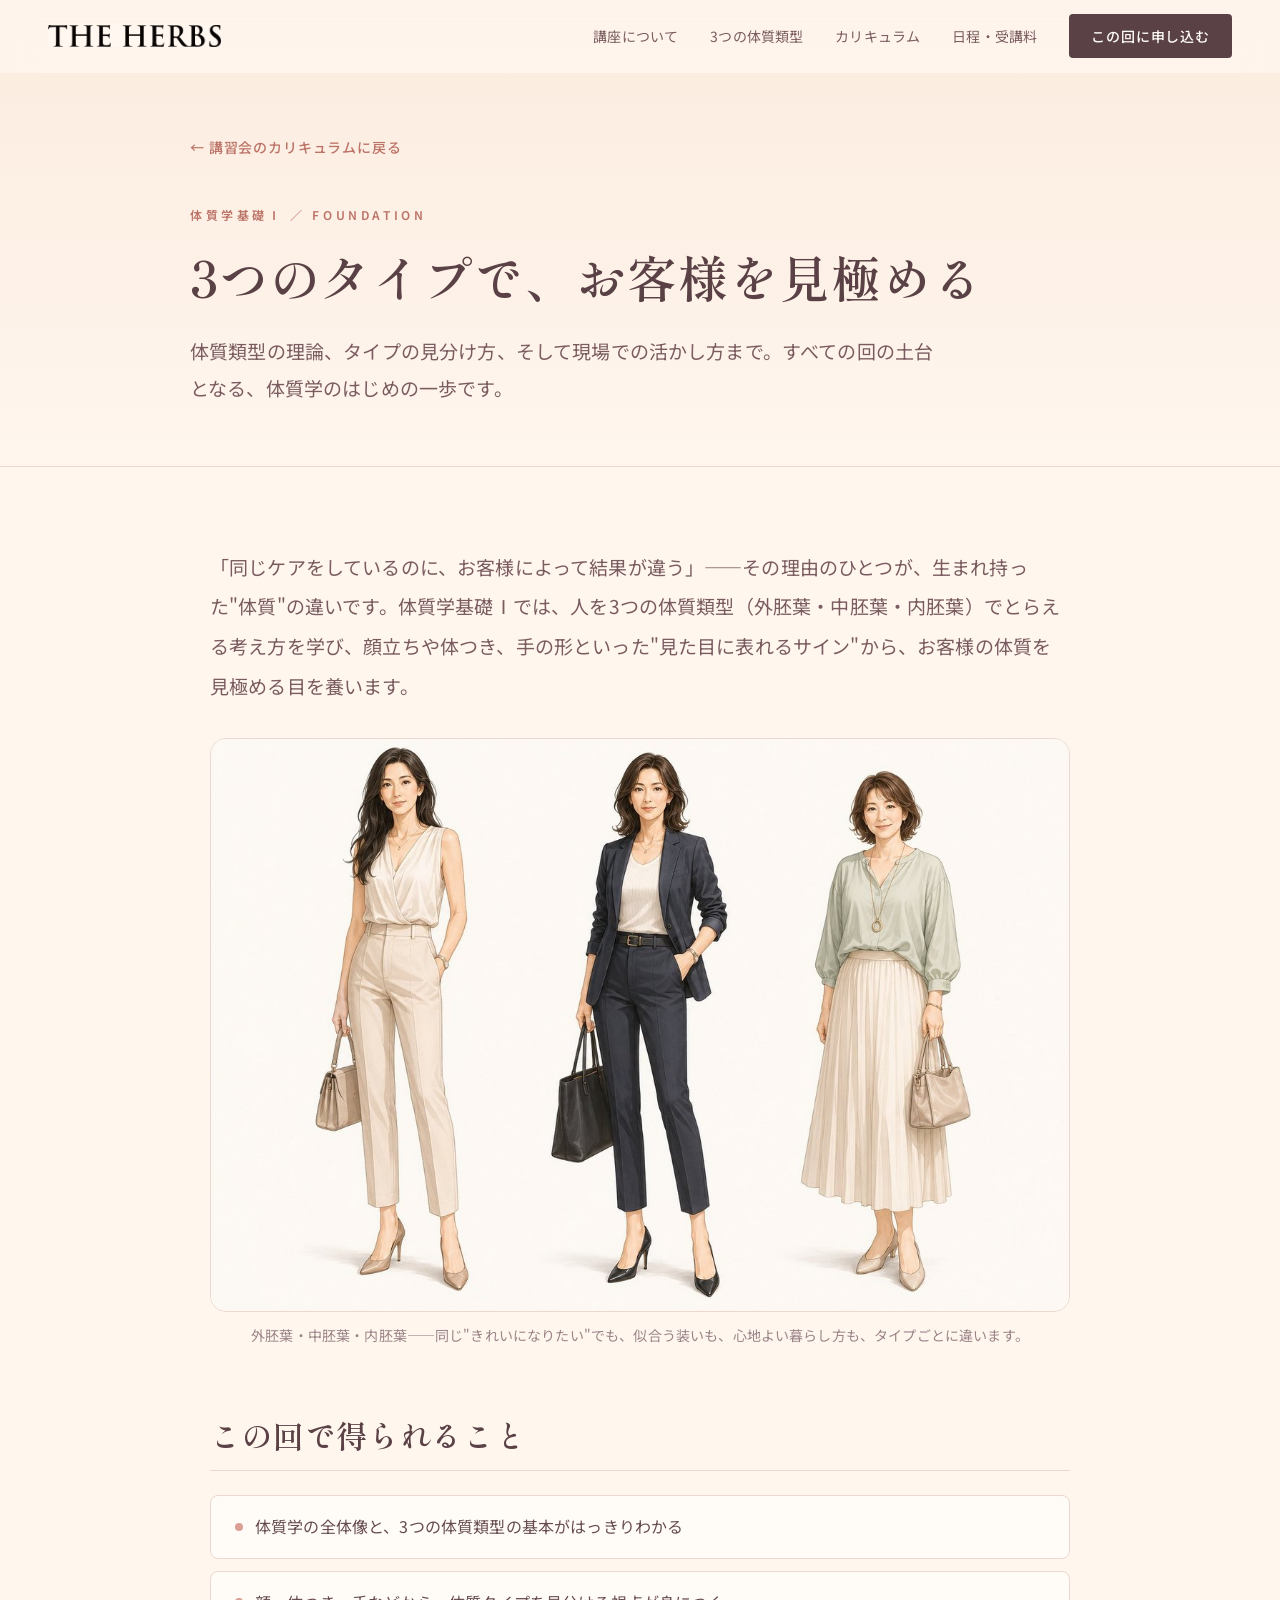
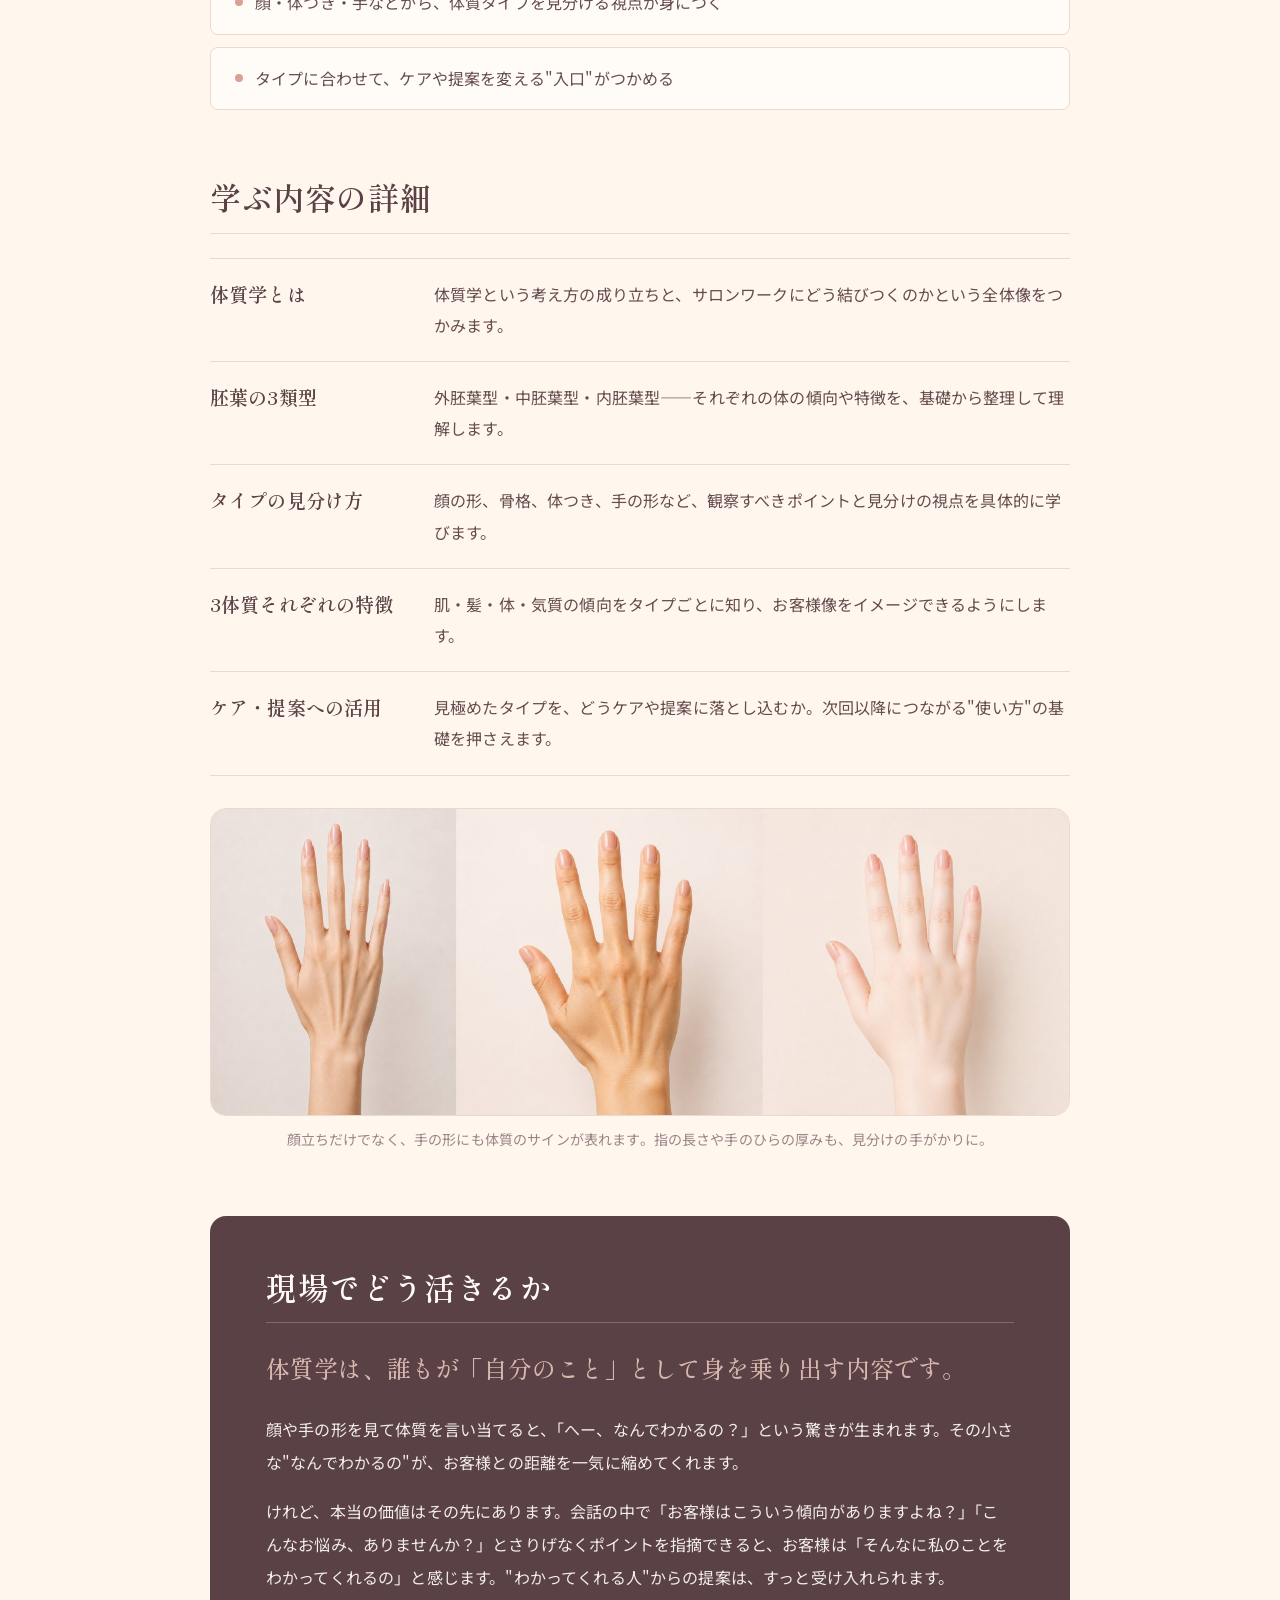
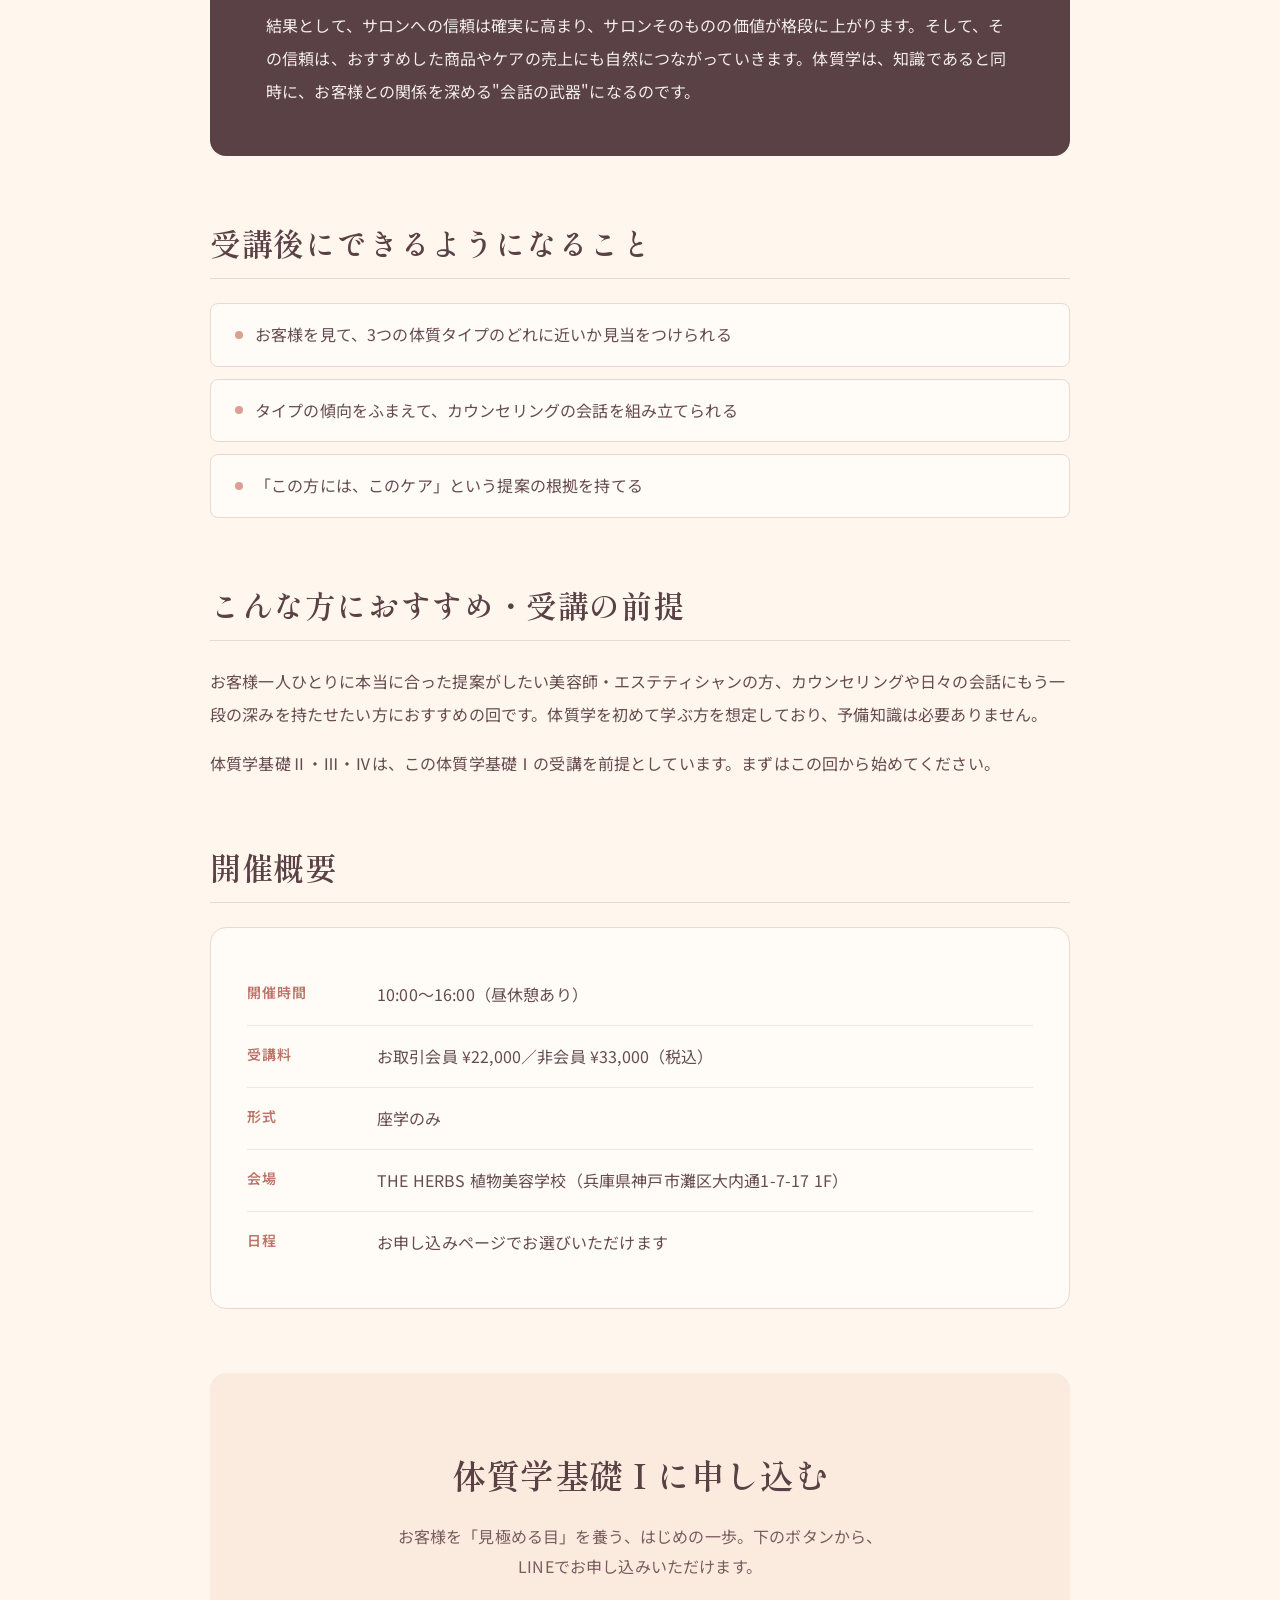
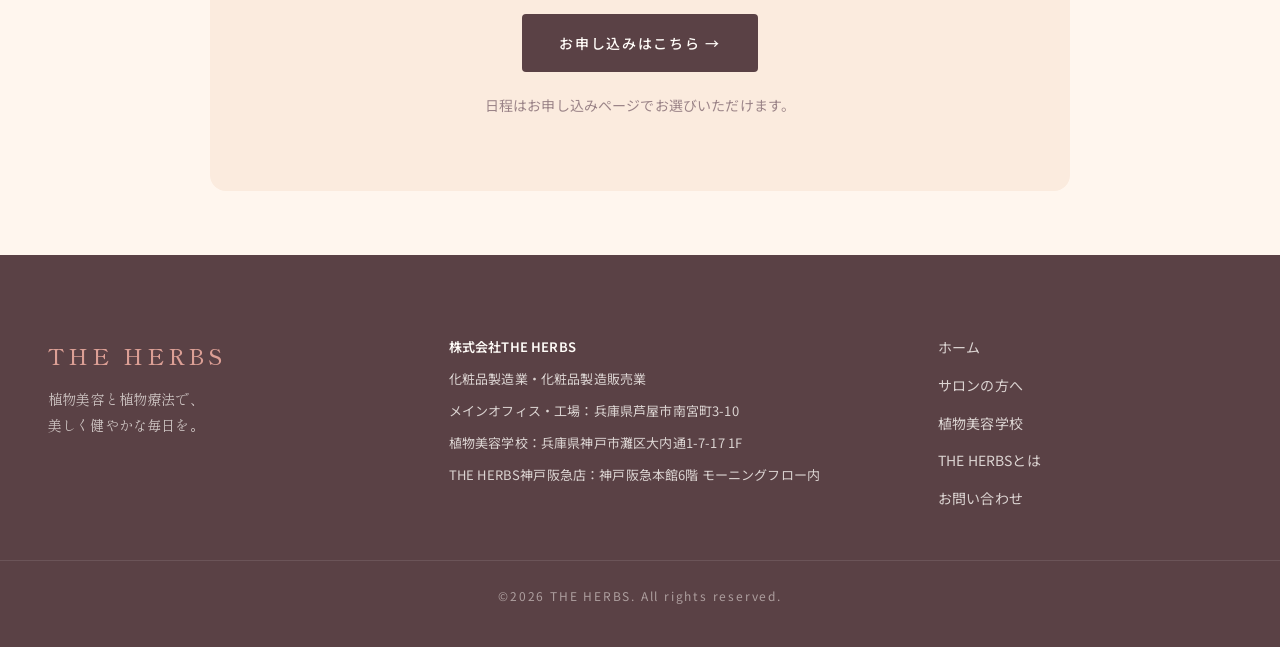
==== lesson1.html @ 5f9715d1 "Add files via upload" ====
<!DOCTYPE html>
<html lang="ja">
<head>
<meta charset="UTF-8" />
<meta name="viewport" content="width=device-width, initial-scale=1.0" />
<title>体質学基礎Ⅰ 3つのタイプで、お客様を見極める | 体質学講習会 2026 — THE HERBS</title>
<meta name="description" content="体質学講習会の第1回。外胚葉・中胚葉・内胚葉の3つの体質類型を学び、顔や手の形からお客様の体質を見極める力を養います。カウンセリングの信頼を深め、サロンの提案力を高める入門の回。" />
<meta property="og:title" content="体質学基礎Ⅰ — 3つのタイプで、お客様を見極める" />
<meta property="og:description" content="外胚葉・中胚葉・内胚葉の3類型から、お客様一人ひとりを見極める力を養う、体質学講習会の第1回。" />
<meta property="og:type" content="article" />
<link rel="preconnect" href="https://api.fontshare.com" />
<link rel="preconnect" href="https://fonts.googleapis.com" />
<link rel="preconnect" href="https://fonts.gstatic.com" crossorigin />
<link href="https://api.fontshare.com/v2/css?f[]=zodiak@400,500,700&f[]=work-sans@300,400,500,600,700&display=swap" rel="stylesheet" />
<link href="https://fonts.googleapis.com/css2?family=Shippori+Mincho:wght@400;500;600;700&family=Noto+Sans+JP:wght@300;400;500;600;700&display=swap" rel="stylesheet" />
<link rel="stylesheet" href="styles.css" />
<style>
  /* ===== Lesson detail page ===== */
  .lesson-hero {
    padding: 132px clamp(20px, 4vw, 48px) 60px;
    background: linear-gradient(180deg, var(--c-bg-alt), var(--c-bg));
    border-bottom: 1px solid var(--c-line);
  }
  .lesson-hero-inner { max-width: 900px; margin: 0 auto; }
  .lesson-back {
    display: inline-flex; align-items: center; gap: 7px;
    font-family: var(--font-body); font-size: var(--text-sm); font-weight: 500;
    letter-spacing: 0.06em; color: var(--c-gold-deep); margin-bottom: var(--s-8);
    transition: color 0.25s;
  }
  .lesson-back:hover { color: var(--c-moss); }
  .lesson-eyebrow {
    font-family: var(--font-body); font-size: var(--text-xs); font-weight: 600;
    letter-spacing: 0.3em; text-transform: uppercase; color: var(--c-gold-deep);
    margin-bottom: var(--s-4);
  }
  .lesson-page-title {
    font-family: var(--font-display-jp); font-weight: 600;
    font-size: clamp(28px, 4.4vw, 50px); line-height: 1.42; color: var(--c-moss);
    margin: 0 0 var(--s-5); letter-spacing: 0.02em;
  }
  .lesson-theme {
    font-family: var(--font-jp); font-size: var(--text-lg); line-height: 1.95;
    color: var(--c-ink-soft); margin: 0; max-width: 40em;
  }

  .lesson-body { padding: var(--s-20) clamp(20px, 4vw, 48px) var(--s-16); }
  .lesson-body-inner { max-width: 860px; margin: 0 auto; }
  .lesson-block { margin-bottom: var(--s-16); }
  .lesson-block:last-child { margin-bottom: 0; }
  .lesson-block h2 {
    font-family: var(--font-display-jp); font-weight: 600;
    font-size: clamp(21px, 2.7vw, 31px); line-height: 1.5; color: var(--c-moss);
    margin: 0 0 var(--s-6); padding-bottom: var(--s-3);
    border-bottom: 1px solid var(--c-line); letter-spacing: 0.02em;
  }
  .lesson-block p {
    font-family: var(--font-jp); font-size: var(--text-base); line-height: 2.05;
    color: var(--c-ink); margin: 0 0 var(--s-4);
  }
  .lesson-block p:last-child { margin-bottom: 0; }
  .lesson-lead p { font-size: var(--text-lg); line-height: 2.1; color: var(--c-ink-soft); }

  /* point / outcome list */
  .point-list { list-style: none; padding: 0; margin: 0; display: grid; gap: var(--s-3); }
  .point-list li {
    position: relative; padding: var(--s-4) var(--s-6) var(--s-4) calc(var(--s-10) + 4px);
    background: var(--c-paper); border: 1px solid var(--c-line); border-radius: var(--radius-md);
    font-family: var(--font-jp); font-size: var(--text-base); line-height: 1.85; color: var(--c-ink);
  }
  .point-list li::before {
    content: ''; position: absolute; left: var(--s-6); top: 1.65em;
    width: 8px; height: 8px; border-radius: 50%; background: var(--c-gold);
  }

  /* figures */
  .lesson-figure { margin: var(--s-8) 0 0; }
  .lesson-figure img {
    display: block; width: 100%; height: auto;
    border-radius: var(--radius-lg); border: 1px solid var(--c-line);
  }
  .lesson-figure figcaption {
    font-family: var(--font-jp); font-size: var(--text-sm); color: var(--c-muted);
    text-align: center; margin-top: var(--s-3); line-height: 1.7;
  }

  /* topic list (dl) */
  .topic-list { display: grid; gap: 0; border-top: 1px solid var(--c-line); }
  .topic-row {
    display: grid; grid-template-columns: 200px 1fr; gap: var(--s-6);
    padding: var(--s-5) 0; border-bottom: 1px solid var(--c-line);
  }
  .topic-row dt {
    font-family: var(--font-display-jp); font-weight: 600; font-size: var(--text-lg);
    color: var(--c-moss); line-height: 1.6;
  }
  .topic-row dd {
    margin: 0; font-family: var(--font-jp); font-size: var(--text-base);
    line-height: 1.95; color: var(--c-ink);
  }

  /* highlighted "現場でどう活きるか" block */
  .lesson-highlight {
    background: var(--c-moss); border-radius: var(--radius-lg);
    padding: var(--s-12) clamp(24px, 5vw, 56px);
  }
  .lesson-highlight h2 { color: var(--c-paper); border-bottom-color: rgba(255,252,248,0.22); }
  .lesson-highlight p { color: rgba(255,252,248,0.92); }
  .lesson-highlight .pull {
    font-family: var(--font-display-jp); font-weight: 500;
    font-size: clamp(18px, 2.2vw, 24px); line-height: 1.75; color: var(--c-sage);
    margin: 0 0 var(--s-6);
  }

  /* fact box */
  .fact-box {
    background: var(--c-paper); border: 1px solid var(--c-line);
    border-radius: var(--radius-lg); padding: clamp(20px, 3vw, 36px);
  }
  .fact-box dl { display: grid; gap: 0; margin: 0; }
  .fact-row {
    display: grid; grid-template-columns: 110px 1fr; gap: var(--s-5);
    padding: var(--s-4) 0; border-bottom: 1px solid var(--c-line-soft);
  }
  .fact-row:last-child { border-bottom: none; }
  .fact-row dt {
    font-family: var(--font-body); font-size: var(--text-sm); font-weight: 600;
    letter-spacing: 0.08em; color: var(--c-gold-deep);
  }
  .fact-row dd {
    margin: 0; font-family: var(--font-jp); font-size: var(--text-base);
    line-height: 1.8; color: var(--c-ink);
  }

  /* CTA block */
  .cta-block {
    text-align: center; background: var(--c-bg-alt);
    border-radius: var(--radius-lg); padding: clamp(40px, 6vw, 72px) var(--s-6);
    margin-top: var(--s-16);
  }
  .cta-block h2 {
    font-family: var(--font-display-jp); font-weight: 600;
    font-size: clamp(22px, 3vw, 34px); color: var(--c-moss); margin: 0 0 var(--s-4);
  }
  .cta-block p {
    font-family: var(--font-jp); font-size: var(--text-base); line-height: 1.9;
    color: var(--c-ink-soft); margin: 0 auto var(--s-8); max-width: 32em;
  }
  .cta-block .note {
    font-size: var(--text-sm); color: var(--c-muted); margin-top: var(--s-5); margin-bottom: 0;
  }

  @media (max-width: 640px) {
    .topic-row { grid-template-columns: 1fr; gap: var(--s-2); }
    .topic-row dt { font-size: var(--text-base); }
    .fact-row { grid-template-columns: 88px 1fr; gap: var(--s-3); }
  }
</style>
</head>
<body>

<header class="site-header" id="siteHeader">
  <div class="container header-inner">
    <a href="index.html" class="logo" aria-label="THE HERBS">
      <img src="images/logo.jpg" alt="THE HERBS" class="logo-img" width="160" height="24" />
    </a>
    <nav class="nav-main" aria-label="メイン">
      <a href="index.html#concept">講座について</a>
      <a href="index.html#typology">3つの体質類型</a>
      <a href="index.html#curriculum">カリキュラム</a>
      <a href="index.html#schedule">日程・受講料</a>
      <a href="https://liff.line.me/2010327961-qbWcOTRL?liff_id=2010327961-qbWcOTRL&amp;group_id=184127" class="nav-cta" target="_blank" rel="noopener">この回に申し込む</a>
    </nav>
  </div>
</header>

<section class="lesson-hero">
  <div class="lesson-hero-inner">
    <a href="index.html#curriculum" class="lesson-back">← 講習会のカリキュラムに戻る</a>
    <p class="lesson-eyebrow">体質学基礎Ⅰ ／ Foundation</p>
    <h1 class="lesson-page-title">3つのタイプで、お客様を見極める</h1>
    <p class="lesson-theme">体質類型の理論、タイプの見分け方、そして現場での活かし方まで。すべての回の土台となる、体質学のはじめの一歩です。</p>
  </div>
</section>

<div class="lesson-body">
  <div class="lesson-body-inner">

    <section class="lesson-block lesson-lead">
      <p>「同じケアをしているのに、お客様によって結果が違う」——その理由のひとつが、生まれ持った"体質"の違いです。体質学基礎Ⅰでは、人を3つの体質類型（外胚葉・中胚葉・内胚葉）でとらえる考え方を学び、顔立ちや体つき、手の形といった"見た目に表れるサイン"から、お客様の体質を見極める目を養います。</p>
      <figure class="lesson-figure">
        <img src="images/lesson_three_women.jpg" alt="外胚葉・中胚葉・内胚葉の3つの体質タイプの女性イラスト" loading="lazy" />
        <figcaption>外胚葉・中胚葉・内胚葉——同じ"きれいになりたい"でも、似合う装いも、心地よい暮らし方も、タイプごとに違います。</figcaption>
      </figure>
    </section>

    <section class="lesson-block">
      <h2>この回で得られること</h2>
      <ul class="point-list">
        <li>体質学の全体像と、3つの体質類型の基本がはっきりわかる</li>
        <li>顔・体つき・手などから、体質タイプを見分ける視点が身につく</li>
        <li>タイプに合わせて、ケアや提案を変える"入口"がつかめる</li>
      </ul>
    </section>

    <section class="lesson-block">
      <h2>学ぶ内容の詳細</h2>
      <dl class="topic-list">
        <div class="topic-row"><dt>体質学とは</dt><dd>体質学という考え方の成り立ちと、サロンワークにどう結びつくのかという全体像をつかみます。</dd></div>
        <div class="topic-row"><dt>胚葉の3類型</dt><dd>外胚葉型・中胚葉型・内胚葉型——それぞれの体の傾向や特徴を、基礎から整理して理解します。</dd></div>
        <div class="topic-row"><dt>タイプの見分け方</dt><dd>顔の形、骨格、体つき、手の形など、観察すべきポイントと見分けの視点を具体的に学びます。</dd></div>
        <div class="topic-row"><dt>3体質それぞれの特徴</dt><dd>肌・髪・体・気質の傾向をタイプごとに知り、お客様像をイメージできるようにします。</dd></div>
        <div class="topic-row"><dt>ケア・提案への活用</dt><dd>見極めたタイプを、どうケアや提案に落とし込むか。次回以降につながる"使い方"の基礎を押さえます。</dd></div>
      </dl>
      <figure class="lesson-figure">
        <img src="images/lesson_hands.jpg" alt="3つの体質タイプによる手の形の違い" loading="lazy" />
        <figcaption>顔立ちだけでなく、手の形にも体質のサインが表れます。指の長さや手のひらの厚みも、見分けの手がかりに。</figcaption>
      </figure>
    </section>

    <section class="lesson-block lesson-highlight">
      <h2>現場でどう活きるか</h2>
      <p class="pull">体質学は、誰もが「自分のこと」として身を乗り出す内容です。</p>
      <p>顔や手の形を見て体質を言い当てると、「へー、なんでわかるの？」という驚きが生まれます。その小さな"なんでわかるの"が、お客様との距離を一気に縮めてくれます。</p>
      <p>けれど、本当の価値はその先にあります。会話の中で「お客様はこういう傾向がありますよね？」「こんなお悩み、ありませんか？」とさりげなくポイントを指摘できると、お客様は「そんなに私のことをわかってくれるの」と感じます。"わかってくれる人"からの提案は、すっと受け入れられます。</p>
      <p>結果として、サロンへの信頼は確実に高まり、サロンそのものの価値が格段に上がります。そして、その信頼は、おすすめした商品やケアの売上にも自然につながっていきます。体質学は、知識であると同時に、お客様との関係を深める"会話の武器"になるのです。</p>
    </section>

    <section class="lesson-block">
      <h2>受講後にできるようになること</h2>
      <ul class="point-list">
        <li>お客様を見て、3つの体質タイプのどれに近いか見当をつけられる</li>
        <li>タイプの傾向をふまえて、カウンセリングの会話を組み立てられる</li>
        <li>「この方には、このケア」という提案の根拠を持てる</li>
      </ul>
    </section>

    <section class="lesson-block">
      <h2>こんな方におすすめ・受講の前提</h2>
      <p>お客様一人ひとりに本当に合った提案がしたい美容師・エステティシャンの方、カウンセリングや日々の会話にもう一段の深みを持たせたい方におすすめの回です。体質学を初めて学ぶ方を想定しており、予備知識は必要ありません。</p>
      <p>体質学基礎Ⅱ・Ⅲ・Ⅳは、この体質学基礎Ⅰの受講を前提としています。まずはこの回から始めてください。</p>
    </section>

    <section class="lesson-block">
      <h2>開催概要</h2>
      <div class="fact-box">
        <dl>
          <div class="fact-row"><dt>開催時間</dt><dd>10:00〜16:00（昼休憩あり）</dd></div>
          <div class="fact-row"><dt>受講料</dt><dd>お取引会員 ¥22,000／非会員 ¥33,000（税込）</dd></div>
          <div class="fact-row"><dt>形式</dt><dd>座学のみ</dd></div>
          <div class="fact-row"><dt>会場</dt><dd>THE HERBS 植物美容学校（兵庫県神戸市灘区大内通1-7-17 1F）</dd></div>
          <div class="fact-row"><dt>日程</dt><dd>お申し込みページでお選びいただけます</dd></div>
        </dl>
      </div>
    </section>

    <section class="cta-block">
      <h2>体質学基礎Ⅰに申し込む</h2>
      <p>お客様を「見極める目」を養う、はじめの一歩。下のボタンから、LINEでお申し込みいただけます。</p>
      <a href="https://liff.line.me/2010327961-qbWcOTRL?liff_id=2010327961-qbWcOTRL&amp;group_id=184127" class="btn btn-primary" target="_blank" rel="noopener">お申し込みはこちら →</a>
      <p class="note">日程はお申し込みページでお選びいただけます。</p>
    </section>

  </div>
</div>

<footer class="site-footer">
  <div class="container footer-inner">
    <div class="footer-brand">
      <p class="footer-logo">THE HERBS</p>
      <p class="footer-tagline">植物美容と植物療法で、<br/>美しく健やかな毎日を。</p>
    </div>
    <div class="footer-info">
      <p><strong>株式会社THE HERBS</strong></p>
      <p>化粧品製造業・化粧品製造販売業</p>
      <p>メインオフィス・工場：兵庫県芦屋市南宮町3-10</p>
      <p>植物美容学校：兵庫県神戸市灘区大内通1-7-17 1F</p>
      <p>THE HERBS神戸阪急店：神戸阪急本館6階 モーニングフロー内</p>
    </div>
    <nav class="footer-nav" aria-label="フッター">
      <a href="https://www.the-herbs.co.jp/" target="_blank" rel="noopener">ホーム</a>
      <a href="https://www.the-herbs.co.jp/pro" target="_blank" rel="noopener">サロンの方へ</a>
      <a href="https://www.the-herbs.co.jp/school" target="_blank" rel="noopener">植物美容学校</a>
      <a href="https://www.the-herbs.co.jp/about" target="_blank" rel="noopener">THE HERBSとは</a>
      <a href="https://www.the-herbs.co.jp/ask" target="_blank" rel="noopener">お問い合わせ</a>
    </nav>
  </div>
  <div class="container footer-copy">
    <p>©2026 THE HERBS. All rights reserved.</p>
  </div>
</footer>

</body>
</html>
---- styles.css ----
/* =========================================
   THE HERBS — 体質学講習会 LP
   Color: Deep moss green × Ivory × Warm gold
   Type:  Zodiak (display) + Shippori Mincho (JP display)
          Work Sans + Noto Sans JP (body)
========================================= */

:root {
  /* Color */
  --c-bg: #FFF6EE;
  --c-bg-alt: #FBEBDE;
  --c-paper: #FFFCF8;
  --c-ink: #664B4F;
  --c-ink-soft: #7A5C60;
  --c-muted: #9B8488;
  --c-line: #ECD8CF;
  --c-line-soft: #F4E6DC;
  --c-moss: #5A4145;        /* deep mauve anchor */
  --c-moss-2: #6E5256;
  --c-moss-soft: #8A6E72;
  --c-sage: #D8B8AE;
  --c-gold: #DC9F95;        /* dusty rose accent */
  --c-gold-deep: #BC7468;
  --c-rose: #BC6F62;        /* ecto rose */
  --c-blue: #97606A;        /* meso plum */
  --c-leaf: #98714F;        /* endo clay */

  /* Type */
  --font-display: 'Zodiak', 'Shippori Mincho', 'Noto Serif JP', serif;
  --font-display-jp: 'Shippori Mincho', 'Noto Serif JP', 'Yu Mincho', serif;
  --font-body: 'Work Sans', 'Noto Sans JP', system-ui, sans-serif;
  --font-jp: 'Noto Sans JP', system-ui, sans-serif;

  /* Sizes (informational) */
  --text-xs: 12px;
  --text-sm: 14px;
  --text-base: 16px;
  --text-lg: 19px;
  --text-xl: clamp(22px, 2.4vw, 30px);
  --text-2xl: clamp(28px, 3.6vw, 44px);
  --text-3xl: clamp(36px, 5.4vw, 64px);
  --text-hero: clamp(40px, 6.6vw, 88px);

  /* Spacing */
  --s-1: 4px; --s-2: 8px; --s-3: 12px; --s-4: 16px; --s-5: 20px;
  --s-6: 24px; --s-8: 32px; --s-10: 40px; --s-12: 48px;
  --s-16: 64px; --s-20: 80px; --s-24: 96px; --s-32: 128px;

  --container-max: 1320px;
  --radius-sm: 4px;
  --radius-md: 8px;
  --radius-lg: 16px;
}

/* Reset */
*, *::before, *::after { box-sizing: border-box; }
html { scroll-behavior: smooth; }
body {
  margin: 0;
  background: var(--c-bg);
  color: var(--c-ink);
  font-family: var(--font-body);
  font-size: var(--text-base);
  line-height: 1.75;
  -webkit-font-smoothing: antialiased;
  -moz-osx-font-smoothing: grayscale;
  text-rendering: optimizeLegibility;
  letter-spacing: 0.01em;
}
img { max-width: 100%; display: block; }
a { color: inherit; text-decoration: none; }
ul, ol, dl, dd { margin: 0; padding: 0; }
ul, ol { list-style: none; }
button { font: inherit; }

.container {
  width: 100%;
  max-width: var(--container-max);
  margin: 0 auto;
  padding: 0 clamp(20px, 4vw, 48px);
}

/* Eyebrows / labels */
.section-eyebrow,
.eyebrow {
  font-family: var(--font-body);
  font-size: var(--text-xs);
  font-weight: 500;
  letter-spacing: 0.32em;
  text-transform: uppercase;
  color: var(--c-gold-deep);
  margin: 0 0 var(--s-6);
}
.section-eyebrow.light { color: rgba(255,255,255,0.85); }

/* Section title */
.section-title {
  font-family: var(--font-display-jp);
  font-weight: 500;
  font-size: var(--text-2xl);
  line-height: 1.45;
  color: var(--c-moss);
  margin: 0 0 var(--s-8);
  letter-spacing: 0.02em;
}
.section-title em {
  font-style: normal;
  color: var(--c-gold-deep);
  font-weight: 600;
}
.section-title.centered { text-align: center; }
.section-lead {
  font-size: var(--text-base);
  line-height: 1.9;
  color: var(--c-ink-soft);
  max-width: 720px;
  margin: 0 auto var(--s-16);
  text-align: center;
}

/* =========================================
   HEADER
========================================= */
.site-header {
  position: fixed;
  top: 0; left: 0; right: 0;
  z-index: 100;
  background: rgba(255, 246, 238, 0.85);
  backdrop-filter: blur(14px);
  -webkit-backdrop-filter: blur(14px);
  border-bottom: 1px solid transparent;
  transition: border-color 0.4s ease, background 0.4s ease;
}
.site-header.scrolled {
  border-bottom-color: var(--c-line-soft);
  background: rgba(255, 246, 238, 0.95);
}
.header-inner {
  display: flex;
  align-items: center;
  justify-content: space-between;
  height: 72px;
}
.logo { color: var(--c-moss); display: inline-flex; align-items: center; }
.logo-img {
  height: 22px;
  width: auto;
  display: block;
  /* The provided logo is black-on-white JPG; multiply blend to drop white
     and let it pick up the moss color from the surrounding header. */
  mix-blend-mode: multiply;
}
.nav-main {
  display: flex;
  align-items: center;
  gap: var(--s-8);
  font-size: var(--text-sm);
  color: var(--c-ink-soft);
}
.nav-main a {
  position: relative;
  padding: var(--s-2) 0;
  transition: color 0.2s;
}
.nav-main a:hover { color: var(--c-moss); }
.nav-main a:not(.nav-cta)::after {
  content: '';
  position: absolute;
  left: 0; right: 100%; bottom: 0;
  height: 1px;
  background: var(--c-moss);
  transition: right 0.3s;
}
.nav-main a:not(.nav-cta):hover::after { right: 0; }
.nav-main .nav-cta {
  background: var(--c-moss);
  color: var(--c-paper);
  padding: 10px 22px;
  border-radius: var(--radius-sm);
  font-weight: 500;
  letter-spacing: 0.06em;
}
.nav-main .nav-cta:hover { background: var(--c-moss-2); color: var(--c-paper); }

@media (max-width: 880px) {
  .nav-main { gap: var(--s-4); font-size: 13px; }
  .nav-main a:not(.nav-cta) { display: none; }
}

/* =========================================
   HERO
========================================= */
.hero {
  position: relative;
  min-height: 92vh;
  display: flex;
  align-items: center;
  padding: 140px 0 var(--s-24);
  overflow: hidden;
  isolation: isolate;
}
.hero-image {
  position: absolute;
  inset: 0;
  background-image: url('images/hero.jpg');
  background-size: cover;
  background-position: center right;
  z-index: -2;
}
.hero-overlay {
  position: absolute;
  inset: 0;
  background:
    linear-gradient(95deg,
      rgba(255, 246, 238, 0.96) 0%,
      rgba(255, 246, 238, 0.92) 32%,
      rgba(255, 246, 238, 0.70) 55%,
      rgba(255, 246, 238, 0.30) 80%,
      rgba(255, 246, 238, 0.10) 100%),
    linear-gradient(180deg, rgba(255, 246, 238,0.4), transparent 30%);
  z-index: -1;
}
.hero-content {
  max-width: var(--container-max);
}
.hero-title {
  font-family: var(--font-display-jp);
  font-weight: 500;
  font-size: var(--text-3xl);
  line-height: 1.4;
  color: var(--c-moss);
  margin: var(--s-6) 0 var(--s-8);
  letter-spacing: 0.01em;
  max-width: 760px;
}
.hero-title em {
  font-style: normal;
  color: var(--c-gold-deep);
  font-weight: 600;
  font-family: var(--font-display);
}
.hero-lead {
  font-size: var(--text-base);
  line-height: 2;
  color: var(--c-ink-soft);
  max-width: 640px;
  margin: 0 0 var(--s-12);
}
.hero-meta {
  display: flex;
  flex-wrap: wrap;
  align-items: center;
  gap: var(--s-6);
  padding: var(--s-6) 0;
  border-top: 1px solid var(--c-line);
  border-bottom: 1px solid var(--c-line);
  margin-bottom: var(--s-10);
  max-width: 720px;
}
.meta-item {
  display: flex;
  flex-direction: column;
  gap: var(--s-1);
}
.meta-label {
  font-size: var(--text-xs);
  letter-spacing: 0.2em;
  color: var(--c-gold-deep);
  font-weight: 500;
}
.meta-value {
  font-family: var(--font-display-jp);
  font-size: var(--text-base);
  color: var(--c-moss);
  font-weight: 500;
}
.meta-divider {
  width: 1px;
  height: 32px;
  background: var(--c-line);
}
.hero-ctas {
  display: flex;
  gap: var(--s-4);
  flex-wrap: wrap;
}
.btn {
  display: inline-flex;
  align-items: center;
  justify-content: center;
  padding: 16px 36px;
  font-family: var(--font-body);
  font-size: var(--text-sm);
  font-weight: 500;
  letter-spacing: 0.12em;
  border-radius: var(--radius-sm);
  transition: all 0.3s;
  cursor: pointer;
  border: 1px solid transparent;
}
.btn-primary {
  background: var(--c-moss);
  color: var(--c-paper);
}
.btn-primary:hover {
  background: var(--c-moss-2);
  transform: translateY(-1px);
  box-shadow: 0 6px 18px rgba(90, 65, 69, 0.25);
}
.btn-ghost {
  background: transparent;
  color: var(--c-moss);
  border-color: var(--c-moss);
}
.btn-ghost:hover {
  background: var(--c-moss);
  color: var(--c-paper);
}
.hero-scroll {
  position: absolute;
  bottom: var(--s-8);
  left: 50%;
  transform: translateX(-50%);
  font-size: 11px;
  letter-spacing: 0.32em;
  color: var(--c-muted);
  display: flex;
  flex-direction: column;
  align-items: center;
  gap: var(--s-3);
}
.hero-scroll span {
  display: block;
  width: 1px;
  height: 40px;
  background: linear-gradient(to bottom, var(--c-muted), transparent);
  animation: scrollLine 2.4s ease-in-out infinite;
}
@keyframes scrollLine {
  0% { transform: scaleY(0); transform-origin: top; }
  50% { transform: scaleY(1); transform-origin: top; }
  51% { transform: scaleY(1); transform-origin: bottom; }
  100% { transform: scaleY(0); transform-origin: bottom; }
}

/* =========================================
   INTRO QUESTION
========================================= */
.intro-question {
  background: var(--c-paper);
  padding: var(--s-32) 0;
  text-align: center;
  border-top: 1px solid var(--c-line-soft);
  border-bottom: 1px solid var(--c-line-soft);
}
.question-tag {
  display: inline-block;
  font-family: var(--font-display);
  font-size: var(--text-xl);
  color: var(--c-gold);
  letter-spacing: 0.05em;
  margin: 0 0 var(--s-6);
  font-style: italic;
}
.question-title {
  font-family: var(--font-display-jp);
  font-size: var(--text-2xl);
  line-height: 1.65;
  color: var(--c-moss);
  margin: 0 0 var(--s-10);
  font-weight: 500;
}
.question-title .accent { color: var(--c-gold-deep); }
.question-title strong {
  font-weight: 600;
  background: linear-gradient(transparent 70%, rgba(220, 159, 149, 0.25) 70%);
  padding: 0 6px;
}
.question-lead {
  font-size: var(--text-base);
  line-height: 2;
  color: var(--c-ink-soft);
  max-width: 640px;
  margin: 0 auto;
}

/* =========================================
   CONCEPT
========================================= */
.concept {
  padding: var(--s-32) 0;
  background: var(--c-bg);
}
.concept-grid {
  display: grid;
  grid-template-columns: 1.4fr 1fr;
  gap: clamp(40px, 6vw, 96px);
  align-items: start;
}
.concept-text p {
  margin: 0 0 var(--s-6);
  line-height: 2;
  color: var(--c-ink-soft);
  font-size: var(--text-base);
}
.concept-text strong {
  color: var(--c-moss);
  font-weight: 600;
}
.pull-quote {
  margin: var(--s-12) 0;
  padding: var(--s-8) 0 var(--s-8) var(--s-8);
  border-left: 2px solid var(--c-gold);
}
.pull-quote p {
  font-family: var(--font-display-jp);
  font-size: var(--text-xl);
  line-height: 1.6;
  color: var(--c-moss);
  margin: 0;
  font-weight: 500;
}
.concept-aside {
  position: sticky;
  top: 120px;
}
.concept-image {
  width: 100%;
  aspect-ratio: 3 / 4;
  background-image: url('images/hero_original.jpg');
  background-size: cover;
  background-position: center;
  border-radius: var(--radius-md);
  filter: saturate(0.92);
}

@media (max-width: 880px) {
  .concept-grid { grid-template-columns: 1fr; }
  .concept-aside { position: static; }
  .concept-image { aspect-ratio: 16 / 10; }
}

/* =========================================
   BENEFITS — 10 KEY POINTS
========================================= */
.benefits {
  padding: var(--s-32) 0;
  background: var(--c-bg-alt);
}
.benefits-list {
  display: grid;
  grid-template-columns: repeat(2, 1fr);
  gap: var(--s-1);
  background: var(--c-line);
  border: 1px solid var(--c-line);
  margin-top: var(--s-12);
}
.benefit-item {
  background: var(--c-bg-alt);
  padding: var(--s-10);
  display: block;
  position: relative;
}
.benefit-item .num {
  display: block;
  font-family: var(--font-display);
  font-size: 36px;
  font-weight: 500;
  color: var(--c-gold);
  line-height: 1;
  letter-spacing: 0.02em;
  margin-bottom: var(--s-5);
}
.benefit-item h3 {
  font-family: var(--font-display-jp);
  font-size: var(--text-lg);
  font-weight: 600;
  color: var(--c-moss);
  margin: 0 0 var(--s-3);
  line-height: 1.5;
}
.benefit-item p {
  margin: 0;
  font-size: var(--text-sm);
  line-height: 1.85;
  color: var(--c-ink-soft);
}

@media (max-width: 720px) {
  .benefits-list { grid-template-columns: 1fr; }
  .benefit-item { padding: var(--s-8); }
}

/* =========================================
   TYPOLOGY — 3 TYPES
========================================= */
.typology {
  padding: var(--s-32) 0;
  background: var(--c-paper);
}
.typology-grid {
  display: grid;
  grid-template-columns: repeat(3, 1fr);
  gap: var(--s-6);
  margin-top: var(--s-12);
}
.type-card {
  background: var(--c-bg);
  border: 1px solid var(--c-line-soft);
  border-top: 4px solid var(--c-moss);
  padding: var(--s-10) var(--s-8);
  border-radius: var(--radius-sm);
  transition: transform 0.4s, box-shadow 0.4s;
}
.type-card:hover {
  transform: translateY(-4px);
  box-shadow: 0 12px 32px rgba(90, 65, 69, 0.08);
}
.type-ecto { border-top-color: var(--c-rose); }
.type-meso { border-top-color: var(--c-blue); }
.type-endo { border-top-color: var(--c-leaf); }
.type-header {
  text-align: center;
  margin-bottom: var(--s-6);
  padding-bottom: var(--s-5);
  border-bottom: 1px solid var(--c-line-soft);
}
.type-figure {
  margin: 0 auto var(--s-6);
  display: flex;
  align-items: flex-end;
  justify-content: center;
  height: 240px;
  position: relative;
}
.type-figure::before {
  /* Soft circular spotlight behind the figure */
  content: '';
  position: absolute;
  bottom: 8px;
  left: 50%;
  transform: translateX(-50%);
  width: 180px;
  height: 24px;
  background: radial-gradient(ellipse at center, rgba(90, 65, 69,0.10) 0%, transparent 70%);
  border-radius: 50%;
  z-index: 0;
}
.type-figure img {
  height: 100%;
  width: auto;
  max-width: 100%;
  object-fit: contain;
  position: relative;
  z-index: 1;
  transition: transform 0.5s cubic-bezier(0.16, 1, 0.3, 1);
}
.type-card:hover .type-figure img {
  transform: translateY(-4px);
}
.type-en {
  font-family: var(--font-display);
  font-size: var(--text-xs);
  letter-spacing: 0.32em;
  margin: 0 0 var(--s-3);
  color: var(--c-gold-deep);
}
.type-ecto .type-en { color: var(--c-rose); }
.type-meso .type-en { color: var(--c-blue); }
.type-endo .type-en { color: var(--c-leaf); }
.type-jp {
  font-family: var(--font-display-jp);
  font-size: 28px;
  font-weight: 500;
  color: var(--c-moss);
  margin: 0;
  letter-spacing: 0.08em;
}
.type-traits {
  display: flex;
  flex-direction: column;
  gap: var(--s-5);
}
.type-traits > div {
  display: grid;
  grid-template-columns: 56px 1fr;
  gap: var(--s-4);
  align-items: start;
  padding-bottom: var(--s-4);
  border-bottom: 1px dashed var(--c-line-soft);
}
.type-traits > div:last-child { border-bottom: none; padding-bottom: 0; }
.type-traits dt {
  font-family: var(--font-display-jp);
  font-size: var(--text-sm);
  font-weight: 600;
  color: var(--c-gold-deep);
  letter-spacing: 0.08em;
}
.type-ecto .type-traits dt { color: var(--c-rose); }
.type-meso .type-traits dt { color: var(--c-blue); }
.type-endo .type-traits dt { color: var(--c-leaf); }
.type-traits dd {
  font-size: 14px;
  line-height: 1.8;
  color: var(--c-ink-soft);
  margin: 0;
}
.typology-note {
  text-align: center;
  margin-top: var(--s-12);
  font-size: var(--text-sm);
  color: var(--c-muted);
  font-style: italic;
}

@media (max-width: 880px) {
  .typology-grid { grid-template-columns: 1fr; }
}

/* =========================================
   CURRICULUM
========================================= */
.curriculum {
  padding: var(--s-32) 0;
  background: var(--c-bg);
}
.lesson-list {
  display: flex;
  flex-direction: column;
  gap: var(--s-8);
  max-width: 980px;
  margin: 0 auto;
}
.lesson {
  display: grid;
  grid-template-columns: 1fr;
  gap: var(--s-10);
  background: var(--c-paper);
  padding: var(--s-10) var(--s-12);
  border: 1px solid var(--c-line-soft);
  border-left: 3px solid var(--c-moss);
  align-items: start;
}
.lesson-title {
  font-family: var(--font-display-jp);
  font-size: clamp(25px, 3vw, 38px);
  font-weight: 600;
  color: var(--c-moss);
  margin: 0 0 var(--s-2);
  line-height: 1.5;
}
.lesson-sub {
  font-size: var(--text-sm);
  color: var(--c-muted);
  margin: 0 0 var(--s-5);
  font-style: italic;
}
.lesson-desc {
  font-size: var(--text-sm);
  line-height: 1.95;
  color: var(--c-ink-soft);
  margin: 0 0 var(--s-6);
}
.lesson-tags {
  display: flex;
  flex-wrap: wrap;
  gap: var(--s-2);
  margin-bottom: var(--s-6);
}
.lesson-tags li {
  font-size: 12px;
  padding: 4px 12px;
  background: var(--c-bg-alt);
  border: 1px solid var(--c-line-soft);
  color: var(--c-ink-soft);
  border-radius: 999px;
  letter-spacing: 0.04em;
}
.lesson-cta {
  display: inline-flex;
  align-items: center;
  font-size: var(--text-sm);
  font-weight: 500;
  color: var(--c-moss);
  letter-spacing: 0.04em;
  border-bottom: 1px solid var(--c-moss);
  padding-bottom: 4px;
  transition: color 0.2s, border-color 0.2s;
}
.lesson-actions {
  display: flex;
  flex-wrap: wrap;
  align-items: center;
  gap: var(--s-3) var(--s-6);
}
.lesson-detail-link {
  display: inline-flex;
  align-items: center;
  font-family: var(--font-body);
  font-size: var(--text-sm);
  font-weight: 600;
  letter-spacing: 0.04em;
  color: var(--c-gold-deep);
  transition: color 0.2s;
}
.lesson-detail-link:hover { color: var(--c-moss); }
.lesson-cta:hover {
  color: var(--c-gold-deep);
  border-bottom-color: var(--c-gold-deep);
}
.curriculum-note {
  margin-top: var(--s-12);
  padding: var(--s-6) var(--s-8);
  background: var(--c-bg-alt);
  border-left: 3px solid var(--c-gold);
  max-width: 980px;
  margin-left: auto;
  margin-right: auto;
  font-size: var(--text-sm);
  color: var(--c-ink-soft);
  line-height: 1.85;
}
.curriculum-note strong { color: var(--c-moss); }

@media (max-width: 720px) {
  .lesson { grid-template-columns: 1fr; gap: var(--s-4); padding: var(--s-8); }
}

/* =========================================
   AUDIENCE
========================================= */
.audience {
  padding: var(--s-32) 0;
  background: var(--c-paper);
}
.audience-list {
  display: grid;
  grid-template-columns: repeat(2, 1fr);
  gap: var(--s-5) var(--s-12);
  max-width: 880px;
  margin: var(--s-12) auto 0;
}
.audience-list li {
  display: flex;
  align-items: flex-start;
  gap: var(--s-4);
  font-size: var(--text-base);
  line-height: 1.75;
  color: var(--c-ink);
  padding: var(--s-3) 0;
}
.audience-list .check {
  flex-shrink: 0;
  width: 24px;
  height: 24px;
  border-radius: 50%;
  background: var(--c-moss);
  color: var(--c-paper);
  display: inline-flex;
  align-items: center;
  justify-content: center;
  font-size: 12px;
  font-weight: 700;
}

@media (max-width: 720px) {
  .audience-list { grid-template-columns: 1fr; }
}

/* =========================================
   SCHEDULE
========================================= */
.schedule {
  padding: var(--s-32) 0;
  background: var(--c-bg-alt);
}
.schedule-grid {
  display: grid;
  grid-template-columns: 1.2fr 1fr;
  gap: clamp(40px, 6vw, 96px);
  align-items: start;
}
.schedule-info {
  display: flex;
  flex-direction: column;
  gap: var(--s-2);
  margin-top: var(--s-8);
}
.schedule-info > div {
  display: grid;
  grid-template-columns: 110px 1fr;
  gap: var(--s-6);
  padding: var(--s-5) 0;
  border-bottom: 1px solid var(--c-line);
}
.schedule-info dt {
  font-family: var(--font-display-jp);
  font-size: var(--text-sm);
  font-weight: 600;
  color: var(--c-gold-deep);
  letter-spacing: 0.08em;
}
.schedule-info dd {
  font-size: var(--text-sm);
  line-height: 1.85;
  color: var(--c-ink);
  margin: 0;
}
.schedule-info .muted {
  color: var(--c-muted);
  font-size: 13px;
}
.classroom-image {
  width: 100%;
  aspect-ratio: 4 / 3;
  background-image: url('images/school_entrance.jpg');
  background-size: cover;
  background-position: center;
  border-radius: var(--radius-sm);
  margin-top: var(--s-10);
}
.aside-caption {
  margin-top: var(--s-4);
  font-size: var(--text-xs);
  letter-spacing: 0.18em;
  color: var(--c-muted);
  text-align: center;
}

@media (max-width: 880px) {
  .schedule-grid { grid-template-columns: 1fr; }
  .classroom-image { aspect-ratio: 16 / 10; margin-top: 0; }
}

/* =========================================
   ENTRY (CTA)
========================================= */
.entry {
  position: relative;
  padding: var(--s-32) 0;
  color: var(--c-paper);
  isolation: isolate;
  overflow: hidden;
}
.entry-bg {
  position: absolute;
  inset: 0;
  background-image: url('images/hero_original.jpg');
  background-size: cover;
  background-position: center;
  z-index: -2;
}
.entry::before {
  content: '';
  position: absolute;
  inset: 0;
  background: linear-gradient(180deg, rgba(90, 65, 69,0.94), rgba(70, 49, 53,0.96));
  z-index: -1;
}
.entry-content {
  text-align: center;
  position: relative;
}
.entry-title {
  font-family: var(--font-display-jp);
  font-size: var(--text-2xl);
  font-weight: 500;
  line-height: 1.55;
  color: var(--c-paper);
  margin: var(--s-4) 0 var(--s-6);
  letter-spacing: 0.02em;
}
.entry-title em {
  font-style: normal;
  color: var(--c-gold);
  font-weight: 600;
}
.entry-lead {
  font-size: var(--text-base);
  line-height: 1.85;
  color: rgba(255, 252, 248, 0.85);
  margin: 0 0 var(--s-16);
}
.entry-cards {
  display: grid;
  grid-template-columns: repeat(auto-fit, minmax(220px, 1fr));
  gap: var(--s-6);
  max-width: 1200px;
  margin: 0 auto var(--s-16);
}
.entry-card {
  background: rgba(255, 252, 248, 0.05);
  border: 1px solid rgba(220, 159, 149, 0.3);
  padding: var(--s-10) var(--s-8);
  border-radius: var(--radius-sm);
  transition: all 0.35s;
  display: flex;
  flex-direction: column;
  align-items: center;
  text-align: center;
  backdrop-filter: blur(6px);
}
.entry-card:hover {
  background: rgba(255, 252, 248, 0.95);
  border-color: var(--c-gold);
  color: var(--c-moss);
  transform: translateY(-4px);
}
.entry-card-series {
  font-family: var(--font-display-jp);
  font-size: var(--text-xl);
  font-weight: 500;
  letter-spacing: 0.04em;
  color: var(--c-paper);
  margin: 0 0 var(--s-3);
  transition: color 0.35s;
}
.entry-card:hover .entry-card-series { color: var(--c-moss); }
.entry-card-title {
  font-family: var(--font-display-jp);
  font-size: var(--text-base);
  font-weight: 500;
  line-height: 1.65;
  color: var(--c-paper);
  margin: 0 0 var(--s-8);
  flex: 1;
  transition: color 0.35s;
}
.entry-card:hover .entry-card-title { color: var(--c-moss); }
.entry-card-cta {
  font-size: var(--text-sm);
  font-weight: 500;
  letter-spacing: 0.08em;
  color: var(--c-gold);
  border-bottom: 1px solid var(--c-gold);
  padding-bottom: 4px;
  transition: color 0.35s, border-color 0.35s;
}
.entry-card:hover .entry-card-cta {
  color: var(--c-gold-deep);
  border-bottom-color: var(--c-gold-deep);
}
.entry-notice {
  max-width: 720px;
  margin: 0 auto;
  text-align: left;
  background: rgba(255, 252, 248, 0.06);
  border: 1px solid rgba(220, 159, 149, 0.25);
  padding: var(--s-8) var(--s-10);
  border-radius: var(--radius-sm);
}
.entry-notice h3 {
  font-family: var(--font-display-jp);
  font-size: var(--text-base);
  font-weight: 600;
  color: var(--c-gold);
  margin: 0 0 var(--s-4);
  letter-spacing: 0.06em;
}
.entry-notice ul {
  display: flex;
  flex-direction: column;
  gap: var(--s-2);
}
.entry-notice li {
  font-size: var(--text-sm);
  line-height: 1.85;
  color: rgba(255, 252, 248, 0.85);
  padding-left: var(--s-5);
  position: relative;
}
.entry-notice li::before {
  content: '';
  position: absolute;
  left: 0; top: 12px;
  width: 8px; height: 1px;
  background: var(--c-gold);
}
.entry-notice strong {
  color: var(--c-gold);
  font-weight: 600;
}

@media (max-width: 880px) {
  .entry-cards { grid-template-columns: 1fr; }
}

/* =========================================
   FOOTER
========================================= */
.site-footer {
  background: var(--c-moss);
  color: rgba(255, 252, 248, 0.82);
  padding: var(--s-20) 0 var(--s-10);
  font-size: var(--text-sm);
  line-height: 1.85;
}
.footer-inner {
  display: grid;
  grid-template-columns: 1.2fr 1.5fr 1fr;
  gap: var(--s-12);
  padding-bottom: var(--s-12);
  border-bottom: 1px solid rgba(255, 252, 248, 0.1);
}
.footer-logo {
  font-family: var(--font-display);
  font-size: 22px;
  letter-spacing: 0.18em;
  color: var(--c-gold);
  margin: 0 0 var(--s-3);
  font-weight: 500;
}
.footer-tagline {
  margin: 0;
  color: rgba(255, 252, 248, 0.7);
  font-family: var(--font-display-jp);
  line-height: 1.85;
}
.footer-info p {
  margin: 0 0 var(--s-2);
  font-size: 13px;
  color: rgba(255, 252, 248, 0.78);
}
.footer-info strong { color: var(--c-paper); font-weight: 600; }
.footer-nav {
  display: flex;
  flex-direction: column;
  gap: var(--s-3);
}
.footer-nav a {
  font-size: var(--text-sm);
  color: rgba(255, 252, 248, 0.78);
  transition: color 0.2s;
}
.footer-nav a:hover { color: var(--c-gold); }
.footer-copy {
  padding-top: var(--s-6);
  text-align: center;
}
.footer-copy p {
  margin: 0;
  font-size: 12px;
  letter-spacing: 0.15em;
  color: rgba(255, 252, 248, 0.5);
}

@media (max-width: 880px) {
  .footer-inner { grid-template-columns: 1fr; gap: var(--s-8); }
}

/* =========================================
   ANIMATION (intersection)
========================================= */
.reveal {
  opacity: 0;
  transform: translateY(24px);
  transition: opacity 0.9s cubic-bezier(0.16, 1, 0.3, 1),
              transform 0.9s cubic-bezier(0.16, 1, 0.3, 1);
}
.reveal.is-in {
  opacity: 1;
  transform: translateY(0);
}
@media (prefers-reduced-motion: reduce) {
  .reveal { opacity: 1; transform: none; transition: none; }
  .hero-scroll span { animation: none; }
}

/* ── Typology: lifestyle banner & summary chart (added) ── */
.typology-banner {
  margin: var(--s-12) 0 var(--s-16);
  border-radius: var(--radius-lg);
  overflow: hidden;
  box-shadow: 0 18px 50px rgba(90, 65, 69, 0.10);
}
.typology-banner img {
  display: block;
  width: 100%;
  height: auto;
}
@media (max-width: 880px) {
  .typology-banner { margin: var(--s-8) 0 var(--s-10); }
}

/* ── Per-lesson detail (date / fee / format) ── */
.lesson-detail {
  margin: 0 0 var(--s-5);
  padding: var(--s-4) 0;
  border-top: 1px solid var(--c-line-soft);
  border-bottom: 1px solid var(--c-line-soft);
  display: flex;
  flex-direction: column;
  gap: var(--s-2);
}
.lesson-detail > div {
  display: grid;
  grid-template-columns: 92px 1fr;
  gap: var(--s-4);
  align-items: baseline;
}
.lesson-detail dt {
  font-family: var(--font-body);
  font-size: var(--text-xs);
  letter-spacing: 0.12em;
  color: var(--c-gold-deep);
  font-weight: 500;
}
.lesson-detail dd {
  margin: 0;
  font-size: var(--text-sm);
  color: var(--c-ink-soft);
  line-height: 1.7;
}
@media (max-width: 720px) {
  .lesson-detail > div { grid-template-columns: 80px 1fr; gap: var(--s-3); }
}
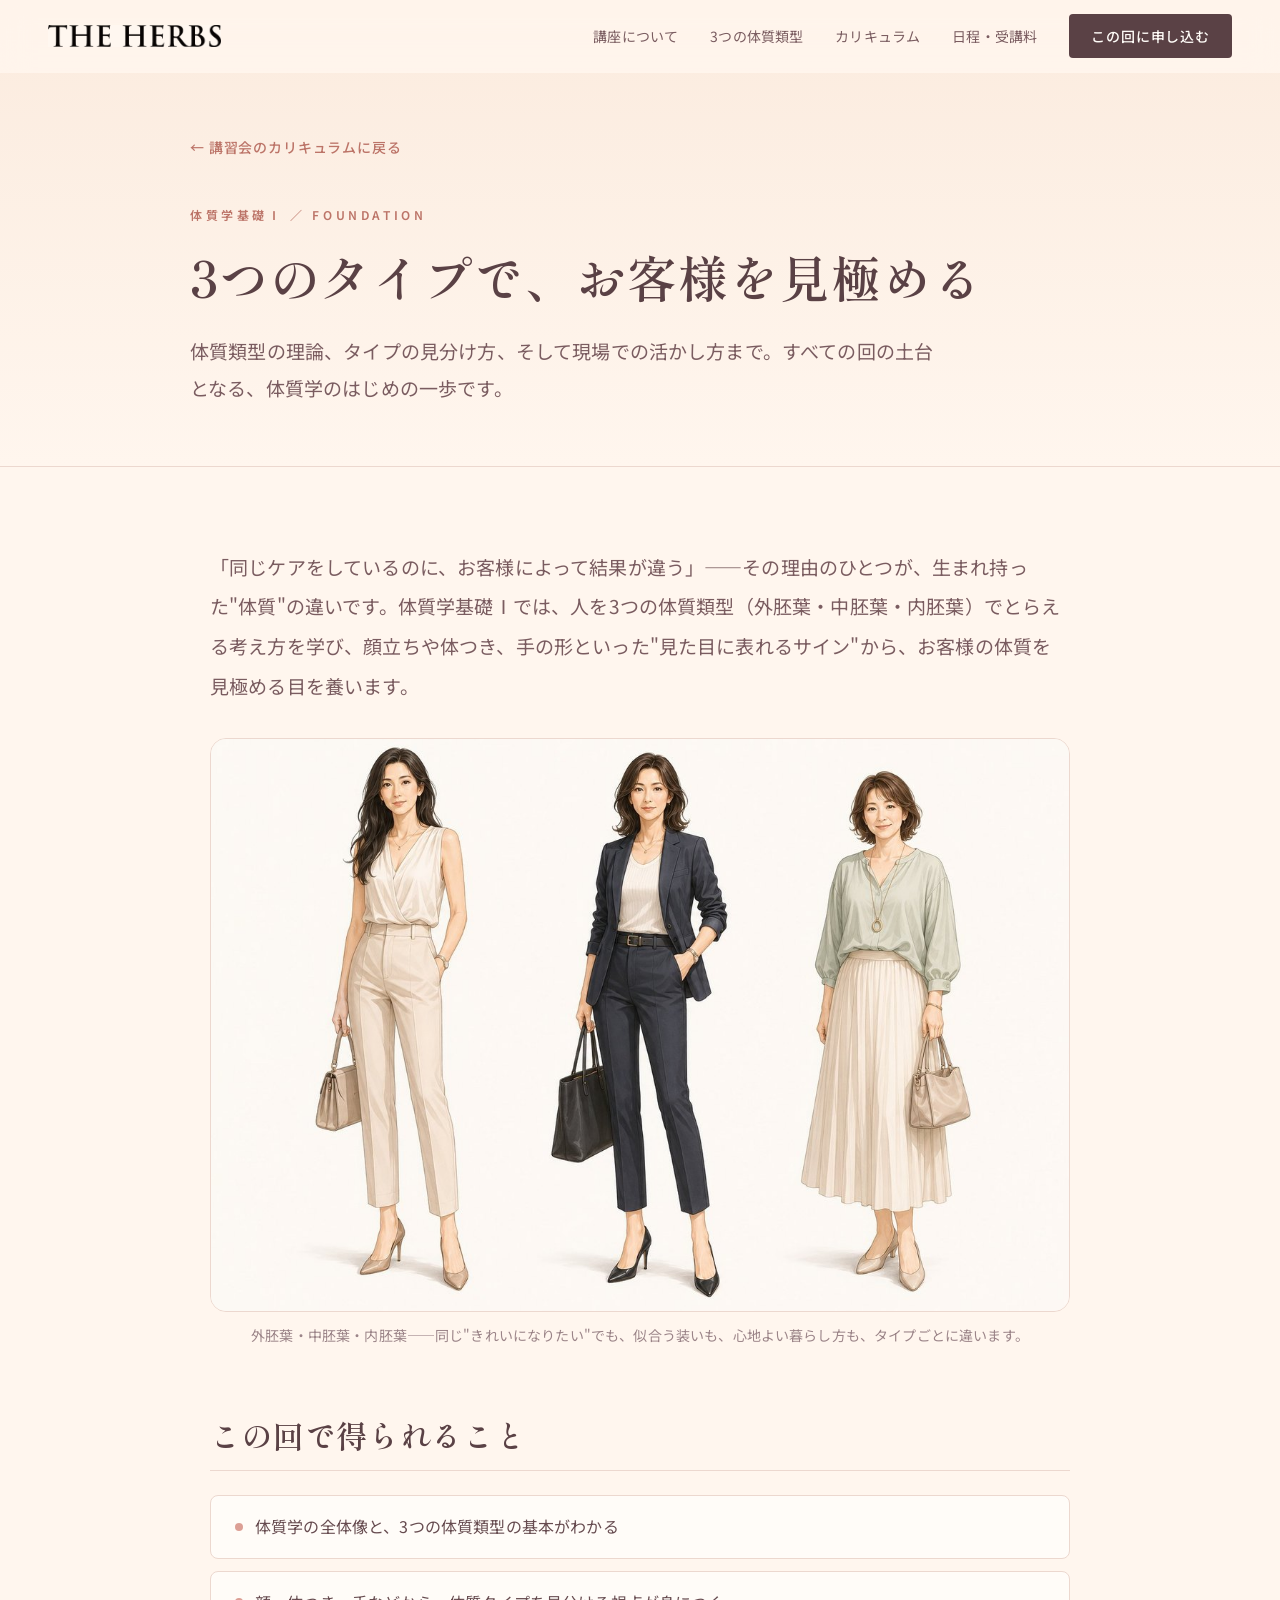
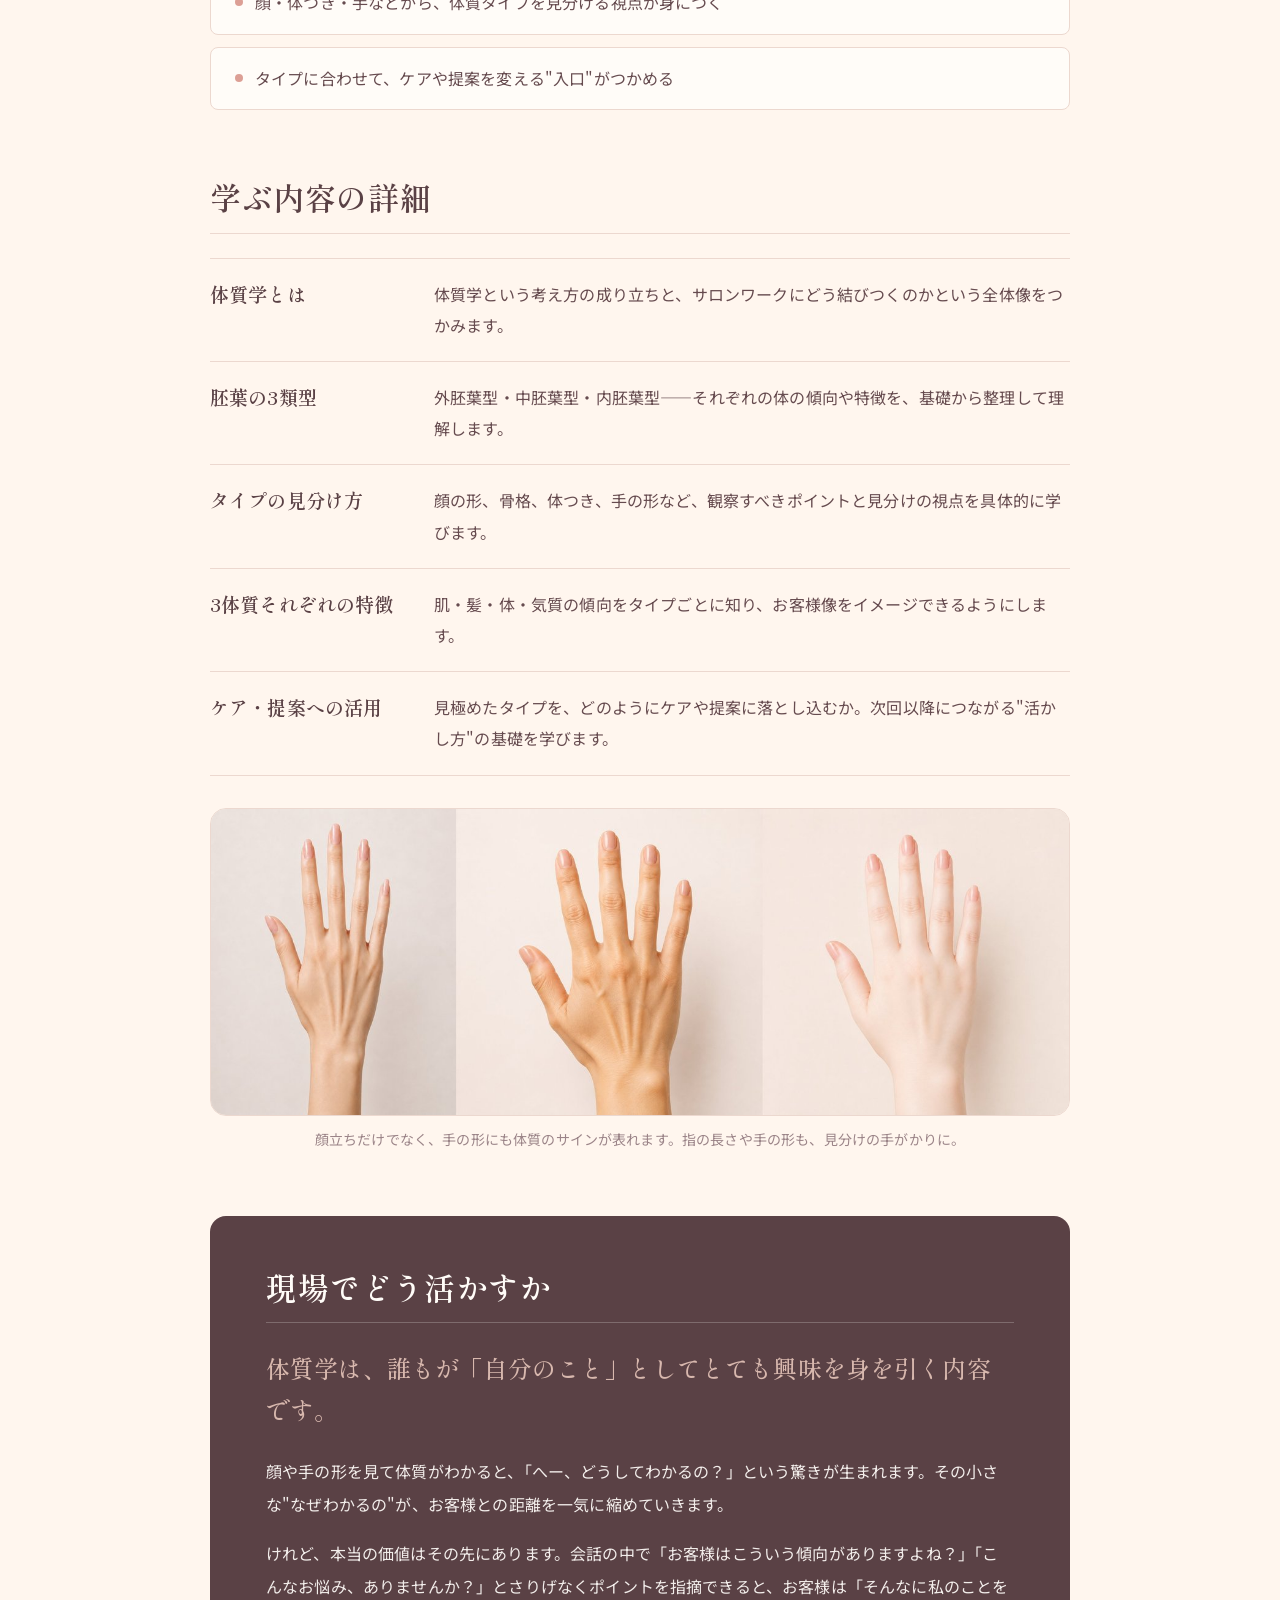
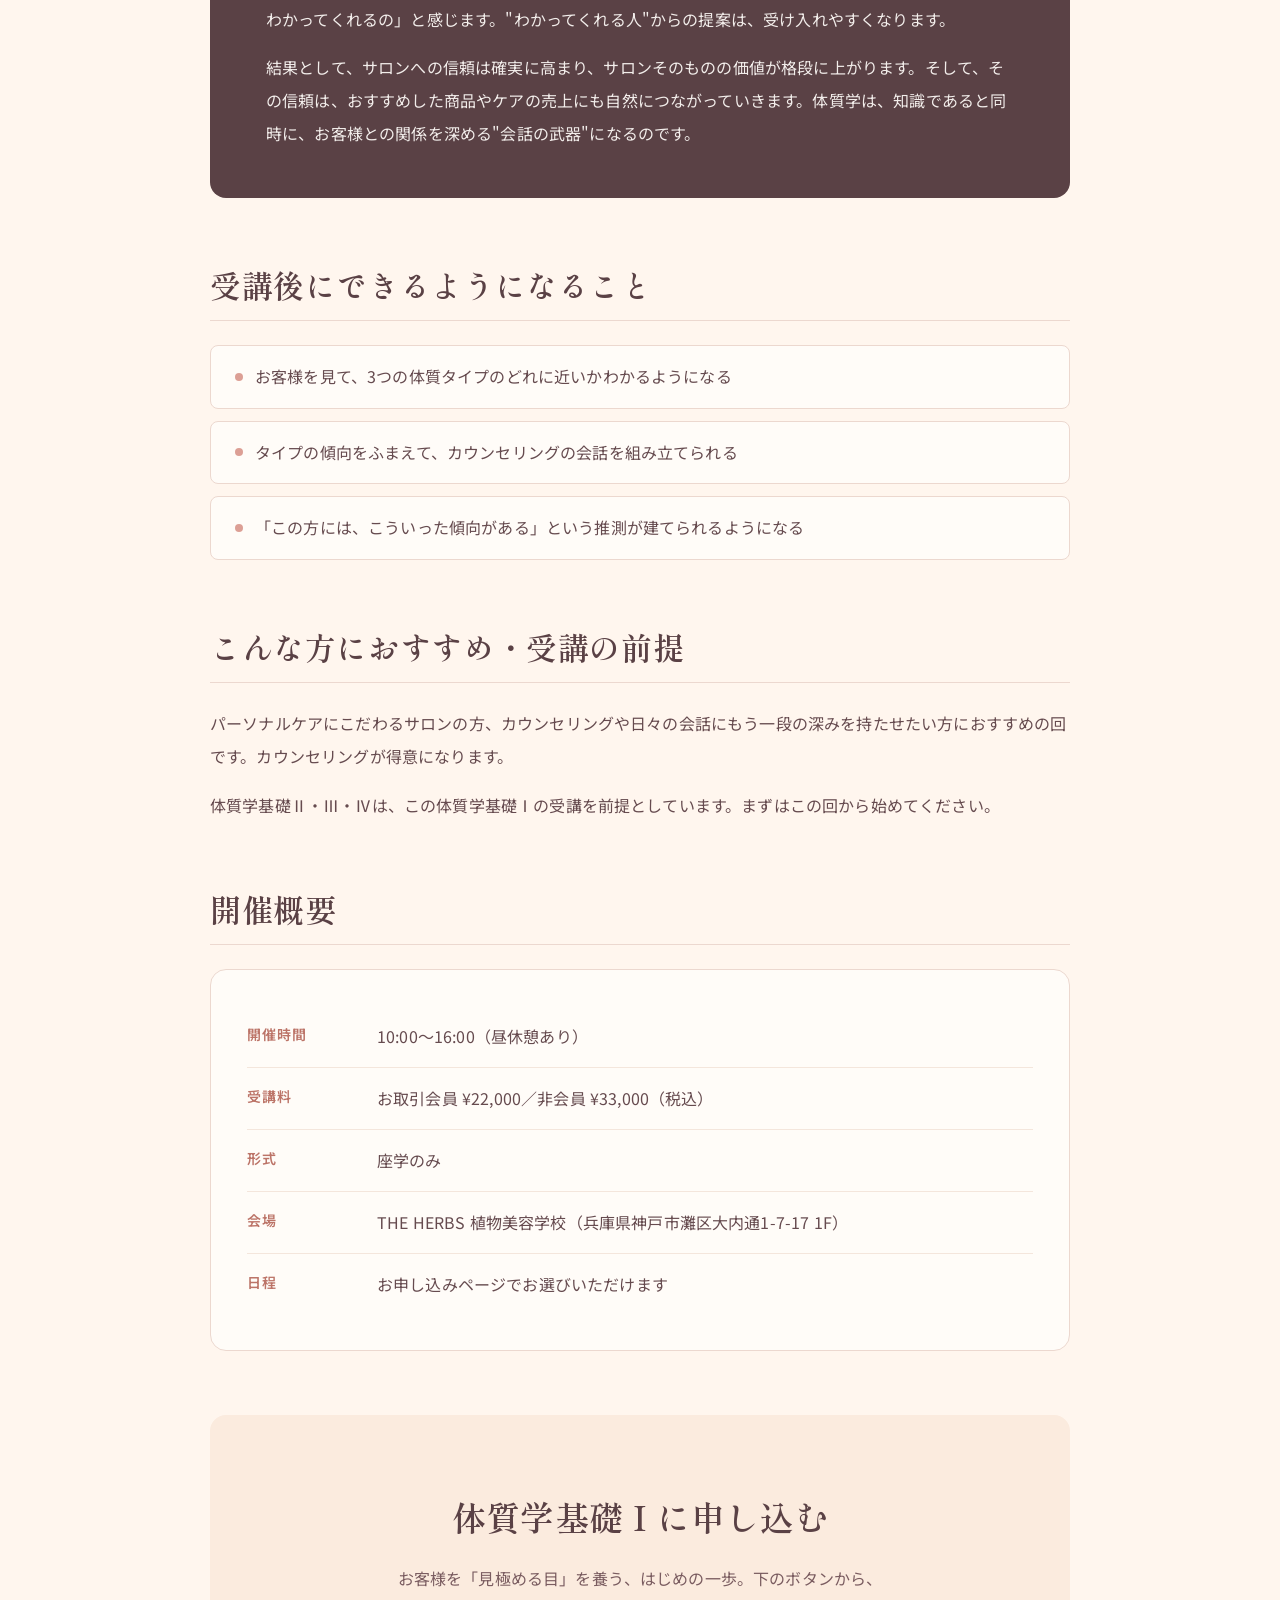
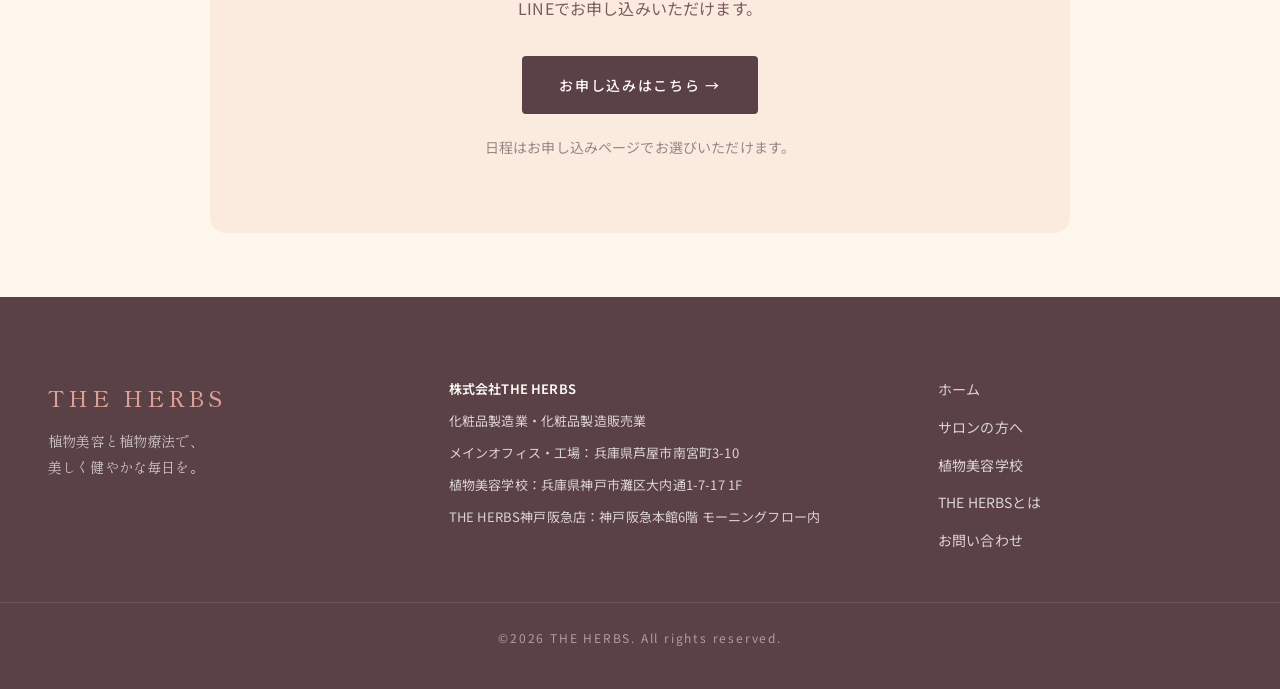
==== commit 32214bc1: "Update lesson1.html" ====
--- a/lesson1.html
+++ b/lesson1.html
@@ -3,7 +3,7 @@
 <head>
 <meta charset="UTF-8" />
 <meta name="viewport" content="width=device-width, initial-scale=1.0" />
-<title>体質学基礎Ⅰ 3つのタイプで、お客様を見極める | 体質学講習会 2026 — THE HERBS</title>
+<title>体質学基礎Ⅰ 3つのタイプで、お客様を見極める | 体質学講習会  — THE HERBS</title>
 <meta name="description" content="体質学講習会の第1回。外胚葉・中胚葉・内胚葉の3つの体質類型を学び、顔や手の形からお客様の体質を見極める力を養います。カウンセリングの信頼を深め、サロンの提案力を高める入門の回。" />
 <meta property="og:title" content="体質学基礎Ⅰ — 3つのタイプで、お客様を見極める" />
 <meta property="og:description" content="外胚葉・中胚葉・内胚葉の3類型から、お客様一人ひとりを見極める力を養う、体質学講習会の第1回。" />
@@ -197,7 +197,7 @@
     <section class="lesson-block">
       <h2>この回で得られること</h2>
       <ul class="point-list">
-        <li>体質学の全体像と、3つの体質類型の基本がはっきりわかる</li>
+        <li>体質学の全体像と、3つの体質類型の基本がわかる</li>
         <li>顔・体つき・手などから、体質タイプを見分ける視点が身につく</li>
         <li>タイプに合わせて、ケアや提案を変える"入口"がつかめる</li>
       </ul>
@@ -210,34 +210,34 @@
         <div class="topic-row"><dt>胚葉の3類型</dt><dd>外胚葉型・中胚葉型・内胚葉型——それぞれの体の傾向や特徴を、基礎から整理して理解します。</dd></div>
         <div class="topic-row"><dt>タイプの見分け方</dt><dd>顔の形、骨格、体つき、手の形など、観察すべきポイントと見分けの視点を具体的に学びます。</dd></div>
         <div class="topic-row"><dt>3体質それぞれの特徴</dt><dd>肌・髪・体・気質の傾向をタイプごとに知り、お客様像をイメージできるようにします。</dd></div>
-        <div class="topic-row"><dt>ケア・提案への活用</dt><dd>見極めたタイプを、どうケアや提案に落とし込むか。次回以降につながる"使い方"の基礎を押さえます。</dd></div>
+        <div class="topic-row"><dt>ケア・提案への活用</dt><dd>見極めたタイプを、どのようにケアや提案に落とし込むか。次回以降につながる"活かし方"の基礎を学びます。</dd></div>
       </dl>
       <figure class="lesson-figure">
         <img src="images/lesson_hands.jpg" alt="3つの体質タイプによる手の形の違い" loading="lazy" />
-        <figcaption>顔立ちだけでなく、手の形にも体質のサインが表れます。指の長さや手のひらの厚みも、見分けの手がかりに。</figcaption>
+        <figcaption>顔立ちだけでなく、手の形にも体質のサインが表れます。指の長さや手の形も、見分けの手がかりに。</figcaption>
       </figure>
     </section>
 
     <section class="lesson-block lesson-highlight">
-      <h2>現場でどう活きるか</h2>
-      <p class="pull">体質学は、誰もが「自分のこと」として身を乗り出す内容です。</p>
-      <p>顔や手の形を見て体質を言い当てると、「へー、なんでわかるの？」という驚きが生まれます。その小さな"なんでわかるの"が、お客様との距離を一気に縮めてくれます。</p>
-      <p>けれど、本当の価値はその先にあります。会話の中で「お客様はこういう傾向がありますよね？」「こんなお悩み、ありませんか？」とさりげなくポイントを指摘できると、お客様は「そんなに私のことをわかってくれるの」と感じます。"わかってくれる人"からの提案は、すっと受け入れられます。</p>
+      <h2>現場でどう活かすか</h2>
+      <p class="pull">体質学は、誰もが「自分のこと」としてとても興味を身を引く内容です。</p>
+      <p>顔や手の形を見て体質がわかると、「へー、どうしてわかるの？」という驚きが生まれます。その小さな"なぜわかるの"が、お客様との距離を一気に縮めていきます。</p>
+      <p>けれど、本当の価値はその先にあります。会話の中で「お客様はこういう傾向がありますよね？」「こんなお悩み、ありませんか？」とさりげなくポイントを指摘できると、お客様は「そんなに私のことをわかってくれるの」と感じます。"わかってくれる人"からの提案は、受け入れやすくなります。</p>
       <p>結果として、サロンへの信頼は確実に高まり、サロンそのものの価値が格段に上がります。そして、その信頼は、おすすめした商品やケアの売上にも自然につながっていきます。体質学は、知識であると同時に、お客様との関係を深める"会話の武器"になるのです。</p>
     </section>
 
     <section class="lesson-block">
       <h2>受講後にできるようになること</h2>
       <ul class="point-list">
-        <li>お客様を見て、3つの体質タイプのどれに近いか見当をつけられる</li>
+        <li>お客様を見て、3つの体質タイプのどれに近いかわかるようになる</li>
         <li>タイプの傾向をふまえて、カウンセリングの会話を組み立てられる</li>
-        <li>「この方には、このケア」という提案の根拠を持てる</li>
+        <li>「この方には、こういった傾向がある」という推測が建てられるようになる</li>
       </ul>
     </section>
 
     <section class="lesson-block">
       <h2>こんな方におすすめ・受講の前提</h2>
-      <p>お客様一人ひとりに本当に合った提案がしたい美容師・エステティシャンの方、カウンセリングや日々の会話にもう一段の深みを持たせたい方におすすめの回です。体質学を初めて学ぶ方を想定しており、予備知識は必要ありません。</p>
+      <p>パーソナルケアにこだわるサロンの方、カウンセリングや日々の会話にもう一段の深みを持たせたい方におすすめの回です。カウンセリングが得意になります。</p>
       <p>体質学基礎Ⅱ・Ⅲ・Ⅳは、この体質学基礎Ⅰの受講を前提としています。まずはこの回から始めてください。</p>
     </section>
 
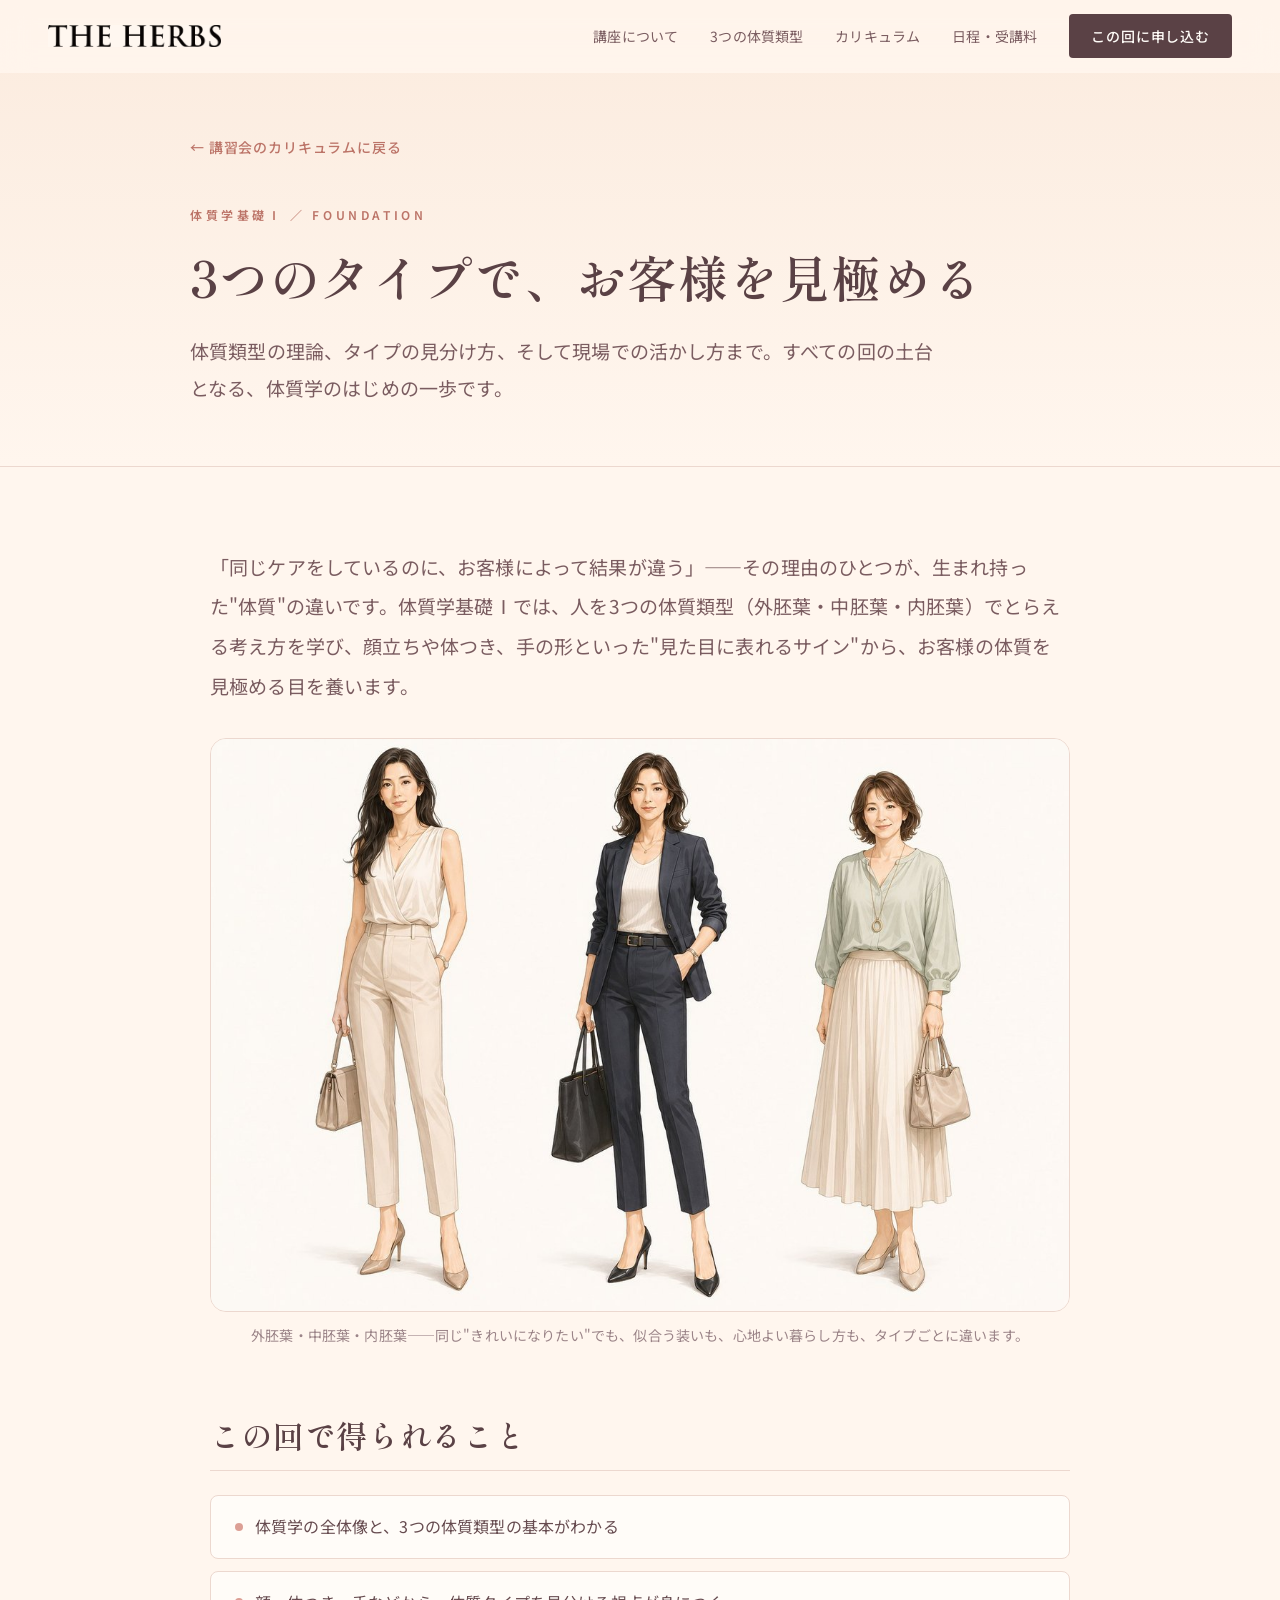
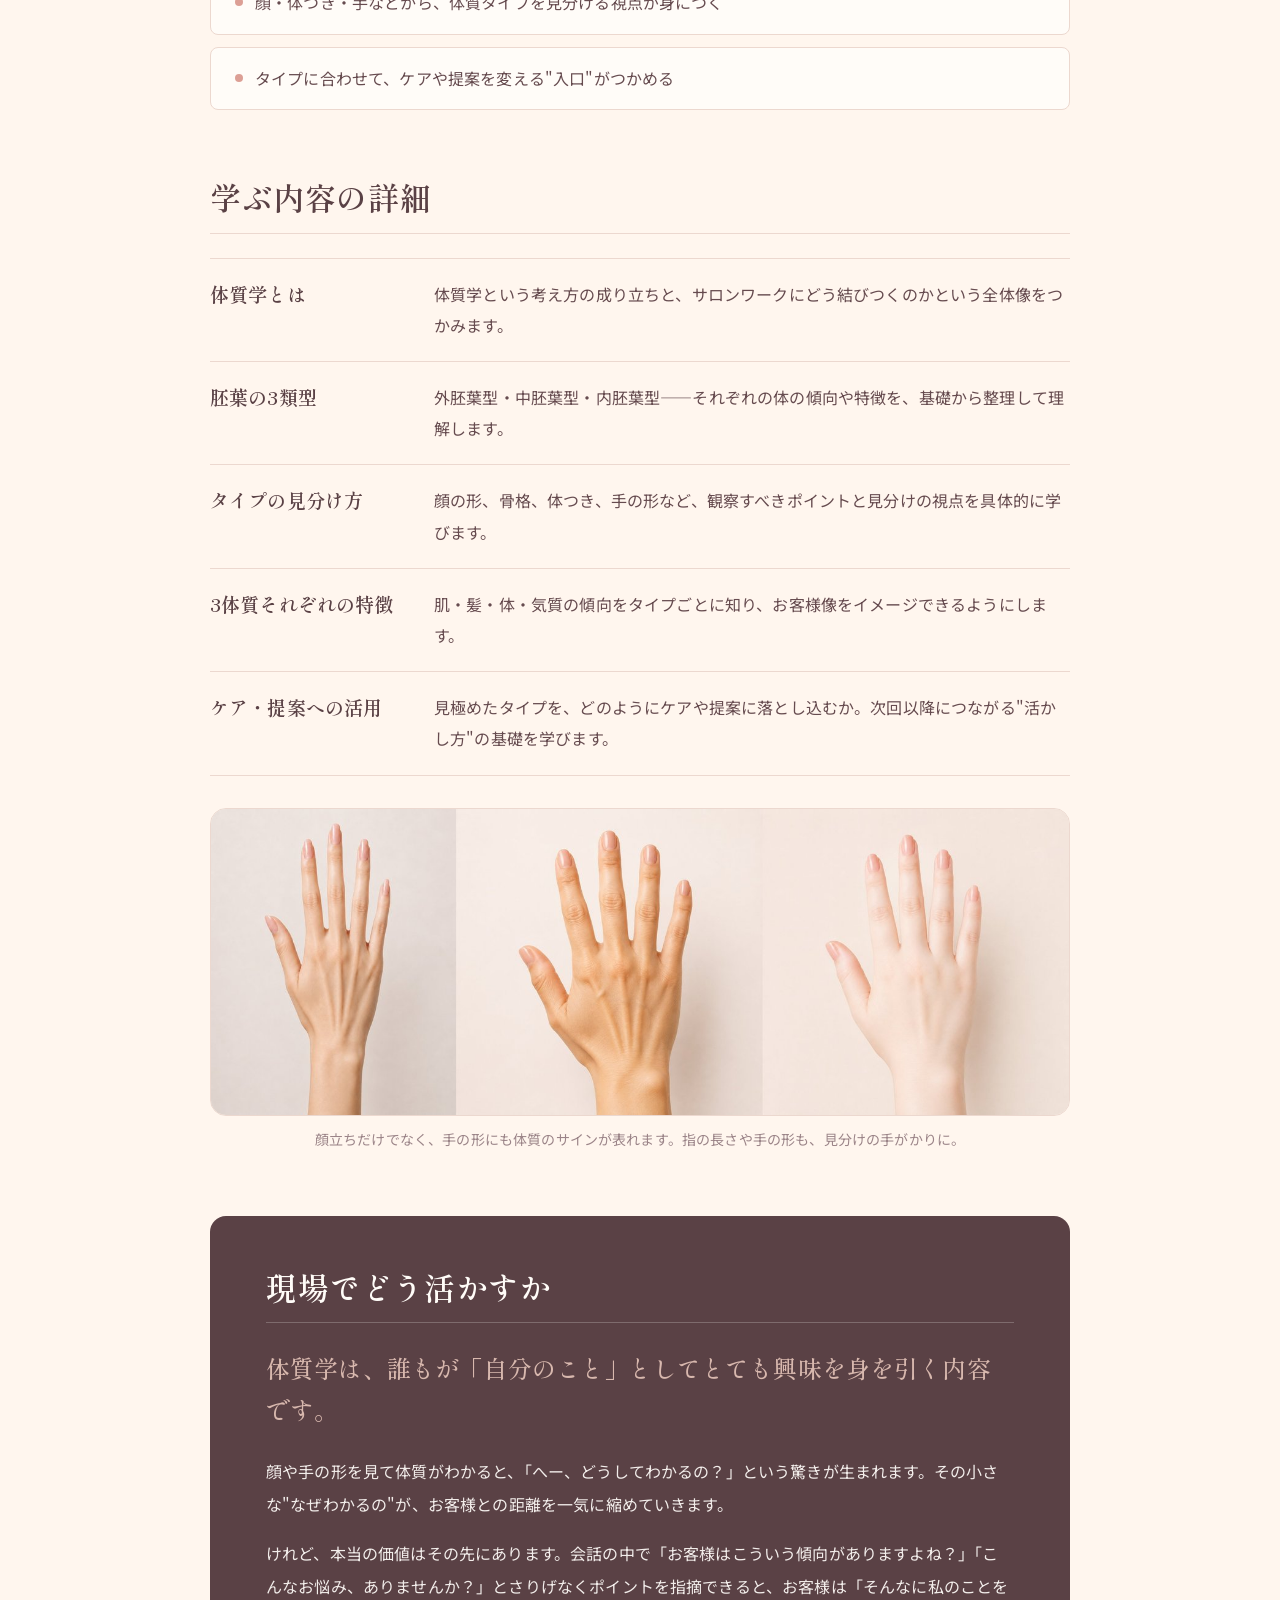
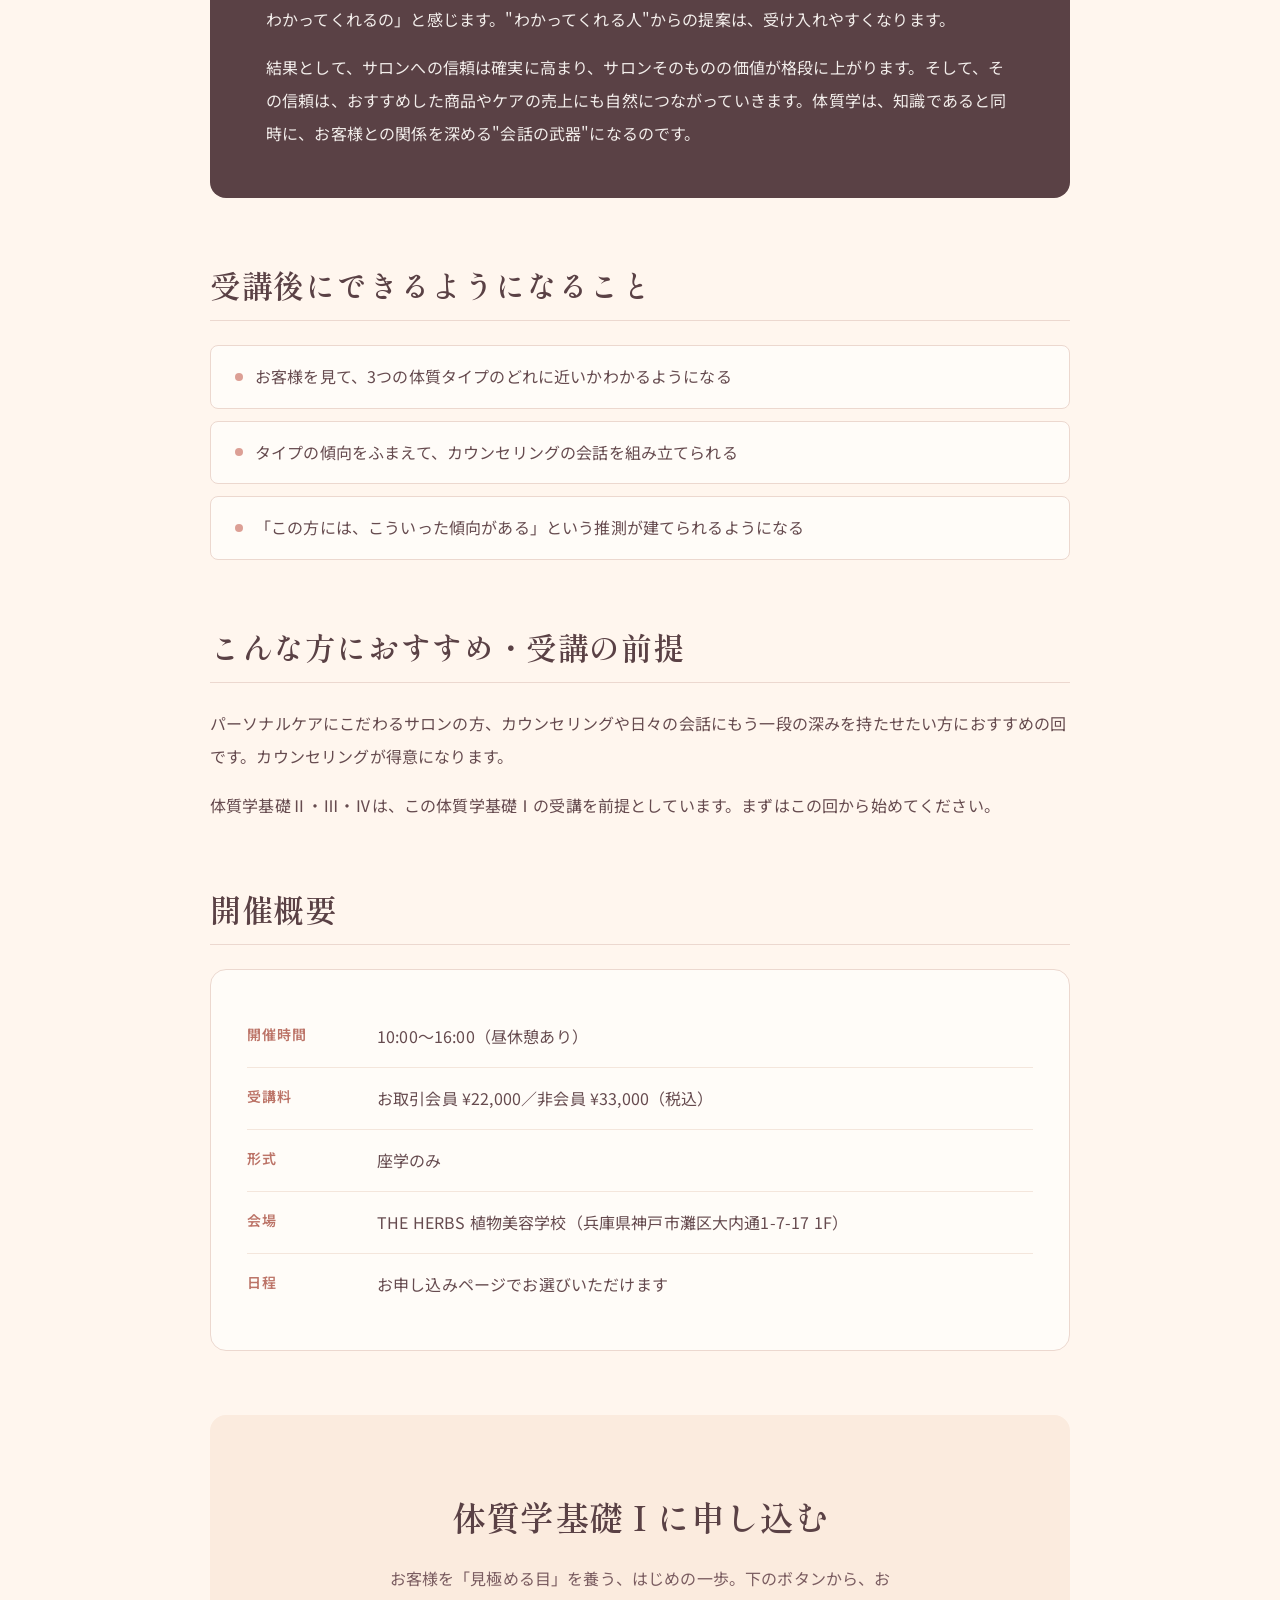
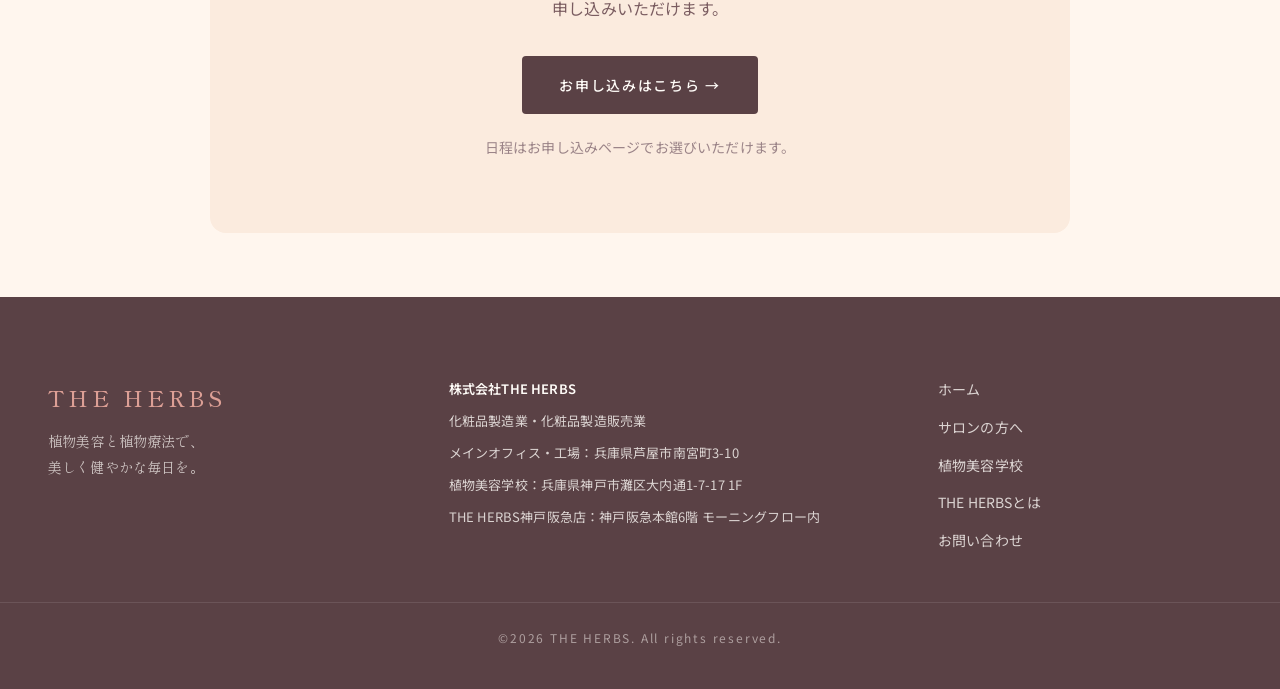
==== commit 9fe8919b: "Update lesson1.html" ====
--- a/lesson1.html
+++ b/lesson1.html
@@ -256,8 +256,8 @@
 
     <section class="cta-block">
       <h2>体質学基礎Ⅰに申し込む</h2>
-      <p>お客様を「見極める目」を養う、はじめの一歩。下のボタンから、LINEでお申し込みいただけます。</p>
-      <a href="https://liff.line.me/2010327961-qbWcOTRL?liff_id=2010327961-qbWcOTRL&amp;group_id=184127" class="btn btn-primary" target="_blank" rel="noopener">お申し込みはこちら →</a>
+      <p>お客様を「見極める目」を養う、はじめの一歩。下のボタンから、お申し込みいただけます。</p>
+      <a href="https://ymiyagawatheherbs-tech.github.io/school-apply/apply.html?series=体質学講習会&course=TA-01" class="btn btn-primary" target="_blank" rel="noopener">お申し込みはこちら →</a>
       <p class="note">日程はお申し込みページでお選びいただけます。</p>
     </section>
 
--- a/styles.css
+++ b/styles.css
@@ -192,12 +192,13 @@
 ========================================= */
 .hero {
   position: relative;
-  min-height: 92vh;
-  display: flex;
-  align-items: center;
-  padding: 140px 0 var(--s-24);
+  min-height: 88vh;
+  display: flex;
+  align-items: center;
+  padding: 132px 0 var(--s-20);
   overflow: hidden;
   isolation: isolate;
+  background: var(--c-bg);
 }
 .hero-image {
   position: absolute;
@@ -223,11 +224,56 @@
 .hero-content {
   max-width: var(--container-max);
 }
+.hero-grid {
+  display: grid;
+  grid-template-columns: 1.02fr 0.98fr;
+  gap: clamp(32px, 4.5vw, 72px);
+  align-items: center;
+  width: 100%;
+}
+.hero-text { min-width: 0; }
+.hero-figure { position: relative; margin: 0; }
+.hero-figure::before {
+  content: '';
+  position: absolute;
+  left: -20px; right: 22px; top: 26px; bottom: -22px;
+  background: linear-gradient(140deg, #F2E0D8 0%, #ECE6DB 100%);
+  border-radius: var(--radius-lg);
+  z-index: -1;
+}
+.hero-figure img {
+  width: 100%;
+  height: auto;
+  display: block;
+  border-radius: var(--radius-lg);
+  box-shadow: 0 22px 50px rgba(90, 65, 69, 0.18);
+}
+.hero-types {
+  display: flex;
+  justify-content: center;
+  gap: var(--s-7);
+  margin-top: var(--s-6);
+}
+.hero-types span {
+  display: inline-flex;
+  align-items: center;
+  gap: 8px;
+  font-family: var(--font-display-jp);
+  font-size: var(--text-sm);
+  color: var(--c-moss);
+  letter-spacing: 0.08em;
+}
+.hero-types span::before {
+  content: '';
+  width: 6px; height: 6px;
+  border-radius: 50%;
+  background: var(--c-gold);
+}
 .hero-title {
   font-family: var(--font-display-jp);
   font-weight: 500;
-  font-size: var(--text-3xl);
-  line-height: 1.4;
+  font-size: clamp(30px, 3.4vw, 46px);
+  line-height: 1.45;
   color: var(--c-moss);
   margin: var(--s-6) 0 var(--s-8);
   letter-spacing: 0.01em;
@@ -489,6 +535,10 @@
 @media (max-width: 720px) {
   .benefits-list { grid-template-columns: 1fr; }
   .benefit-item { padding: var(--s-8); }
+  .hero { min-height: auto; padding: 104px 0 var(--s-16); }
+  .hero-grid { grid-template-columns: 1fr; gap: var(--s-8); }
+  .hero-figure { order: -1; margin: 0 0 var(--s-4); }
+  .hero-figure img { box-shadow: 0 12px 30px rgba(90, 65, 69, 0.14); }
 }
 
 /* =========================================
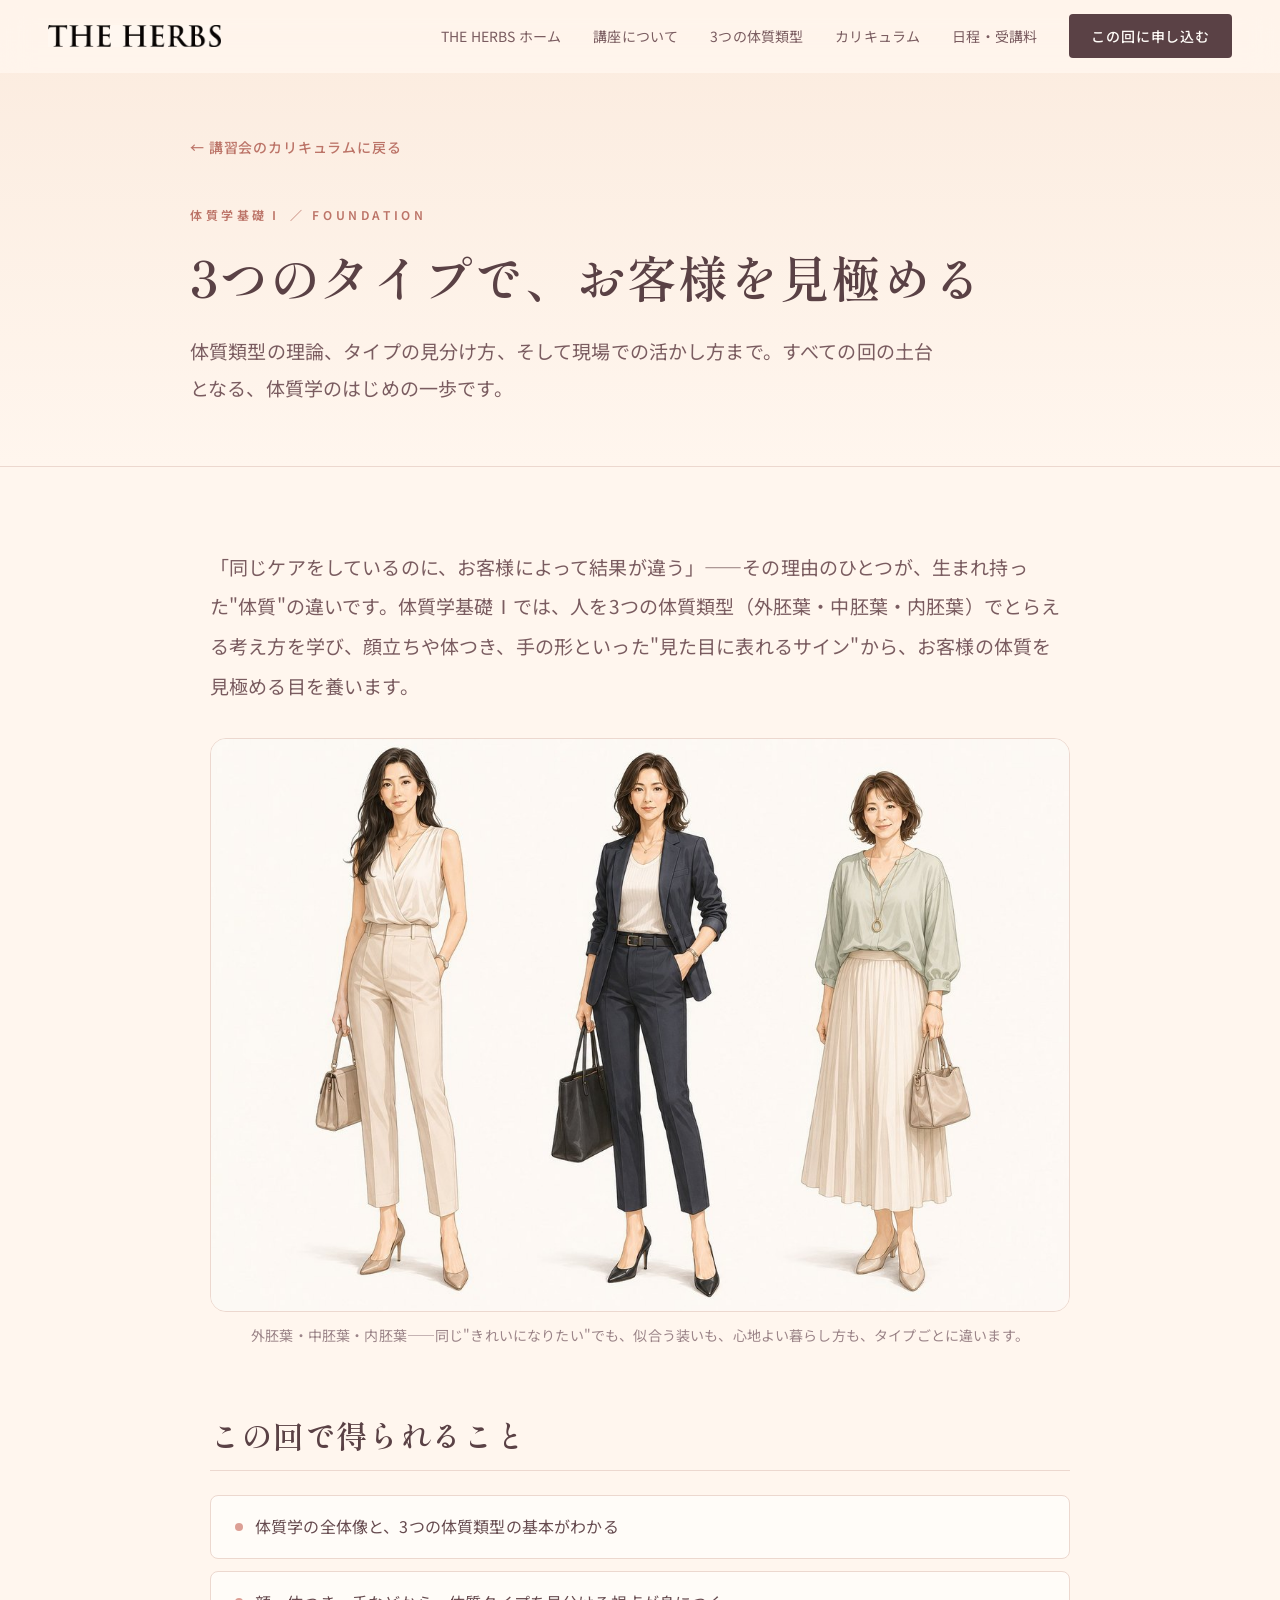
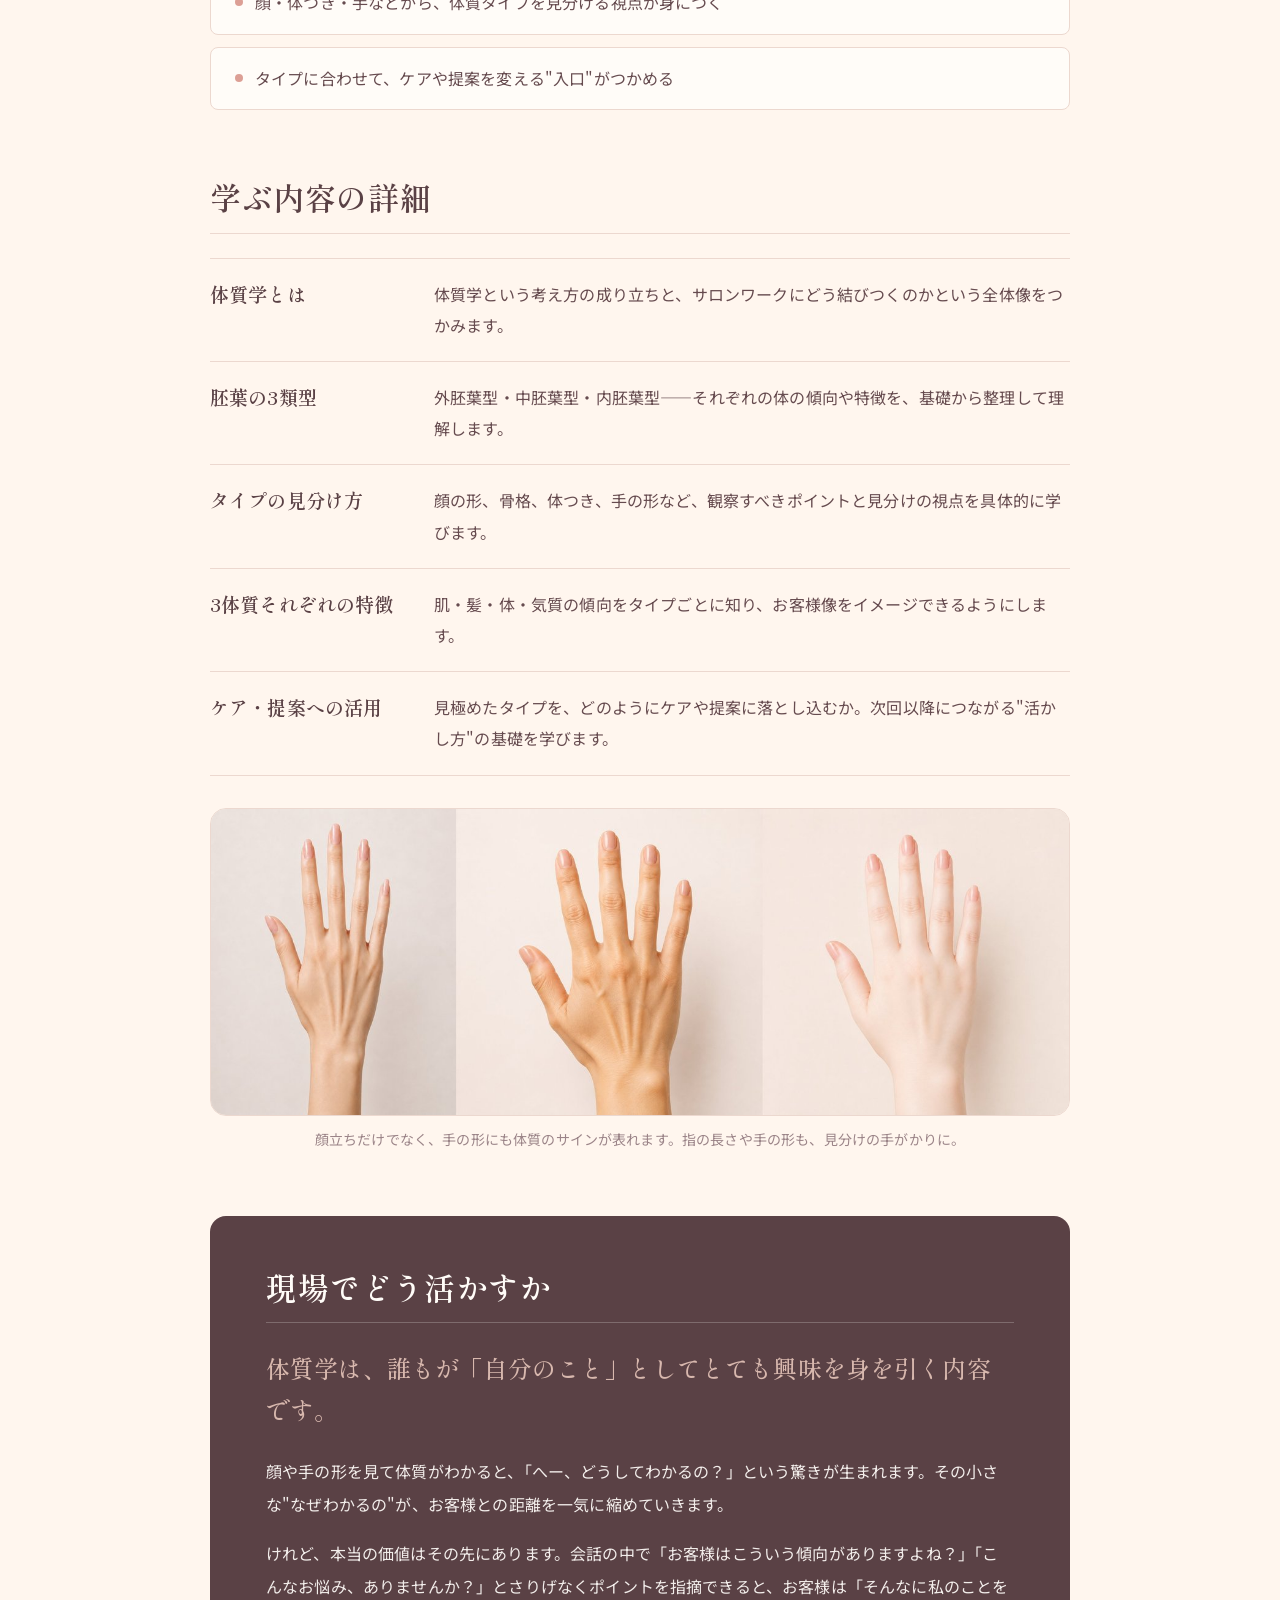
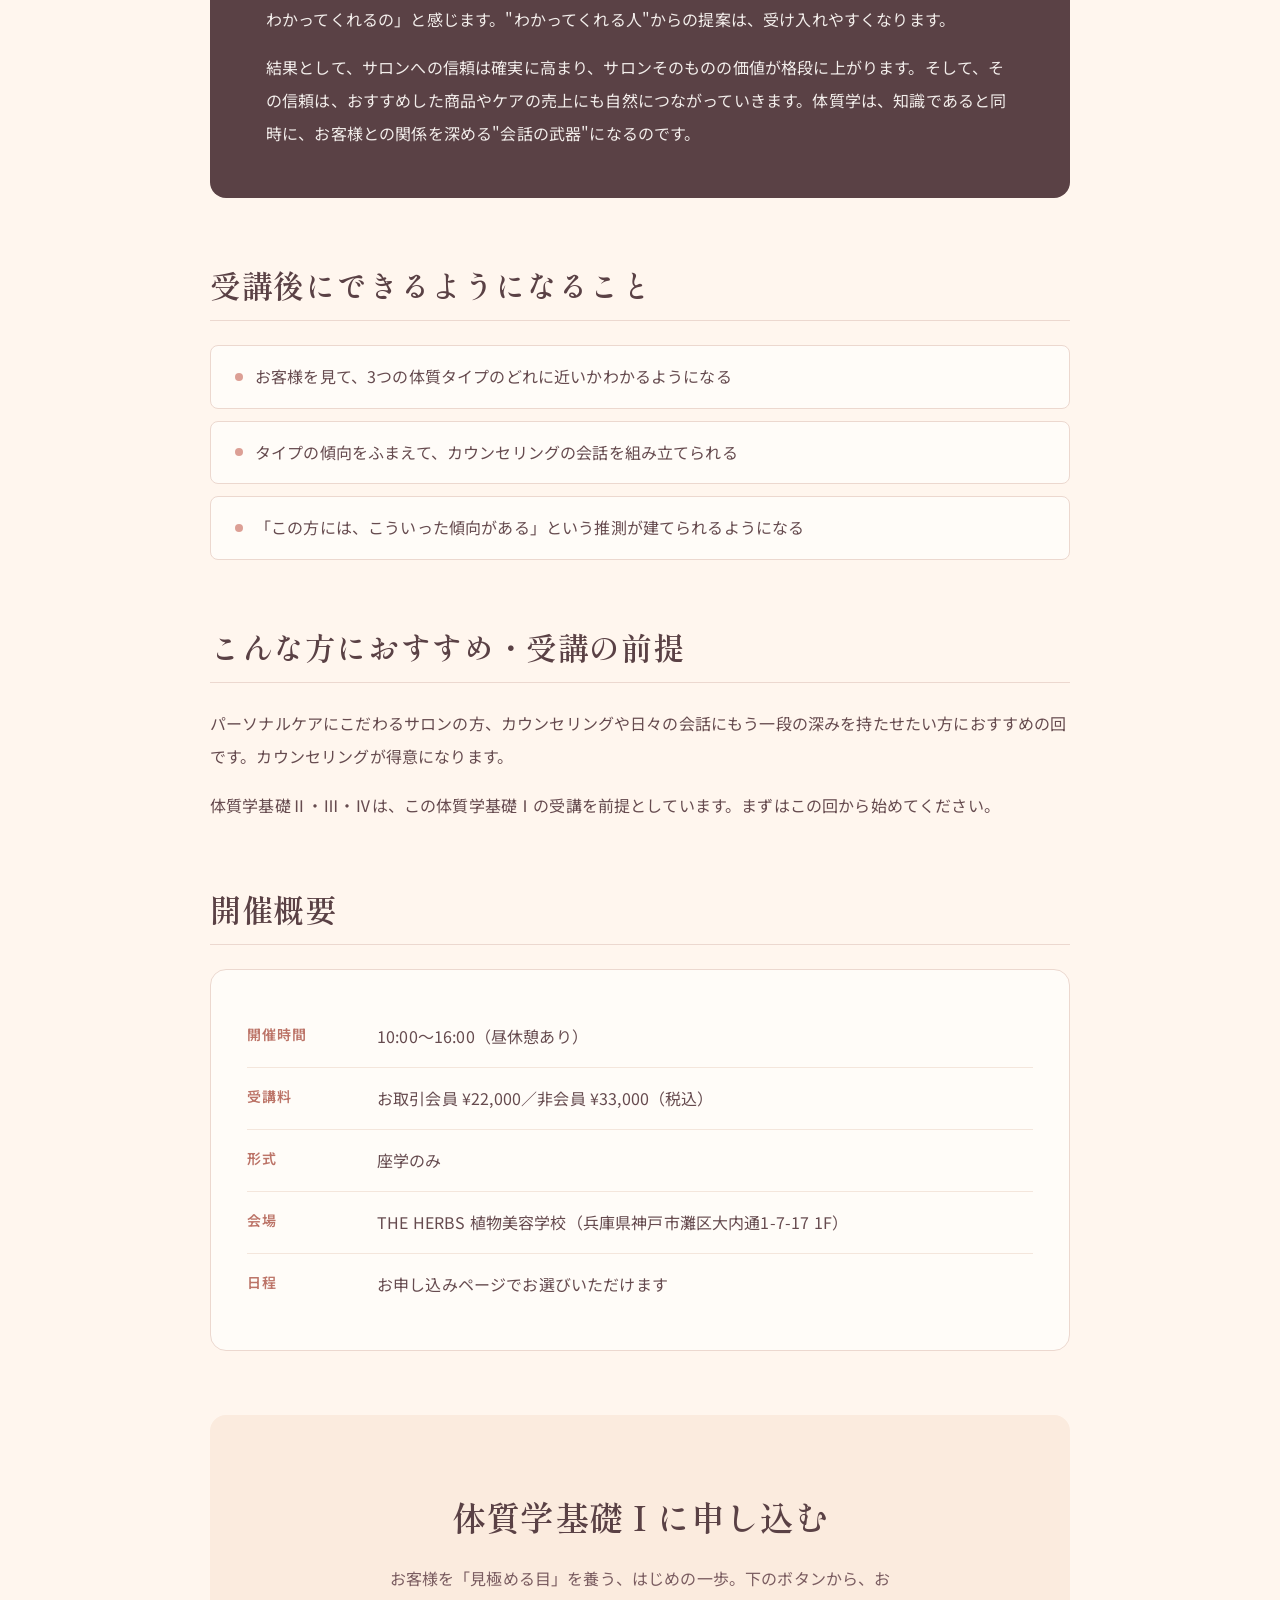
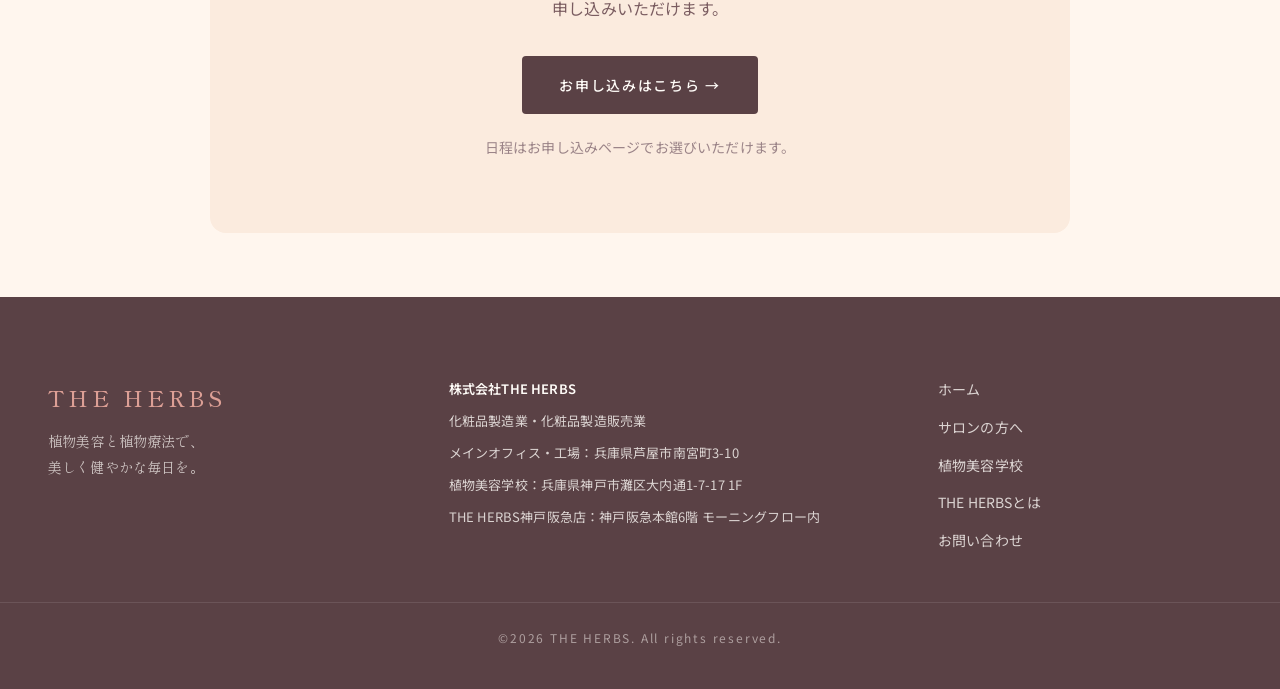
==== commit 2ea734db: "THE HERBS のホームページへ戻れるように：上のメニューに「THE HERBS ホーム」（スマホでも表示）、フッターのホームページへのリンクは同じタブで開く、お問い合わせは /contact へ" ====
--- a/lesson1.html
+++ b/lesson1.html
@@ -165,6 +165,7 @@
       <img src="images/logo.jpg" alt="THE HERBS" class="logo-img" width="160" height="24" />
     </a>
     <nav class="nav-main" aria-label="メイン">
+      <a href="https://www.the-herbs.co.jp/" class="nav-home">THE HERBS ホーム</a>
       <a href="index.html#concept">講座について</a>
       <a href="index.html#typology">3つの体質類型</a>
       <a href="index.html#curriculum">カリキュラム</a>
@@ -257,7 +258,7 @@
     <section class="cta-block">
       <h2>体質学基礎Ⅰに申し込む</h2>
       <p>お客様を「見極める目」を養う、はじめの一歩。下のボタンから、お申し込みいただけます。</p>
-      <a href="https://ymiyagawatheherbs-tech.github.io/school-apply/apply.html?series=体質学講習会&course=TA-01" class="btn btn-primary" target="_blank" rel="noopener">お申し込みはこちら →</a>
+      <a href="index.html#entry" class="btn btn-primary" target="_blank" rel="noopener">お申し込みはこちら →</a>
       <p class="note">日程はお申し込みページでお選びいただけます。</p>
     </section>
 
@@ -278,11 +279,11 @@
       <p>THE HERBS神戸阪急店：神戸阪急本館6階 モーニングフロー内</p>
     </div>
     <nav class="footer-nav" aria-label="フッター">
-      <a href="https://www.the-herbs.co.jp/" target="_blank" rel="noopener">ホーム</a>
-      <a href="https://www.the-herbs.co.jp/pro" target="_blank" rel="noopener">サロンの方へ</a>
-      <a href="https://www.the-herbs.co.jp/school" target="_blank" rel="noopener">植物美容学校</a>
-      <a href="https://www.the-herbs.co.jp/about" target="_blank" rel="noopener">THE HERBSとは</a>
-      <a href="https://www.the-herbs.co.jp/ask" target="_blank" rel="noopener">お問い合わせ</a>
+      <a href="https://www.the-herbs.co.jp/">ホーム</a>
+      <a href="https://www.the-herbs.co.jp/pro">サロンの方へ</a>
+      <a href="https://www.the-herbs.co.jp/school">植物美容学校</a>
+      <a href="https://www.the-herbs.co.jp/about">THE HERBSとは</a>
+      <a href="https://www.the-herbs.co.jp/contact">お問い合わせ</a>
     </nav>
   </div>
   <div class="container footer-copy">
--- a/styles.css
+++ b/styles.css
@@ -184,7 +184,8 @@
 
 @media (max-width: 880px) {
   .nav-main { gap: var(--s-4); font-size: 13px; }
-  .nav-main a:not(.nav-cta) { display: none; }
+  .nav-main a:not(.nav-cta):not(.nav-home) { display: none; }
+  .nav-main a.nav-home { font-size: 12px; }
 }
 
 /* =========================================
@@ -1165,3 +1166,60 @@
 @media (max-width: 720px) {
   .lesson-detail > div { grid-template-columns: 80px 1fr; gap: var(--s-3); }
 }
+
+
+/* ===== 曜日コース カード（申込） ===== */
+.course-cards { grid-template-columns: repeat(auto-fit, minmax(280px, 1fr)); align-items: stretch; }
+.course-card { align-items: stretch; text-align: left; padding: var(--s-8); position: relative; overflow: hidden; }
+.course-card::before { content: ""; position: absolute; inset: 0 0 auto 0; height: 5px; background: var(--c-gold); }
+.course-card.cc-wed::before { background: var(--c-blue); }
+.course-card.cc-soon { opacity: .6; }
+.course-card.cc-soon::before { background: rgba(220,159,149,.35); }
+.cc-day { font-family: var(--font-display-jp); font-size: 24px; color: var(--c-paper); margin: 6px 0 2px; }
+.cc-time { font-size: var(--text-sm); color: var(--c-gold); margin-bottom: 10px; }
+.cc-open { display: inline-block; align-self: flex-start; font-size: 12px; font-weight: 600; color: var(--c-paper);
+  background: rgba(220,159,149,.25); border-radius: 99px; padding: 3px 12px; margin-bottom: 14px; }
+.cc-dates { list-style: none; margin: 0 0 14px; padding: 12px 0 0; border-top: 1px dashed rgba(220,159,149,.3); }
+.cc-dates li { display: flex; align-items: baseline; gap: 8px; padding: 6px 0; border-bottom: 1px dashed rgba(220,159,149,.18); }
+.cc-dates li:last-child { border-bottom: none; }
+.cc-n { flex: 0 0 26px; text-align: center; font-size: 11px; font-weight: 700; color: var(--c-moss);
+  background: var(--c-gold); border-radius: 4px; padding: 1px 0; }
+.cc-d { flex: 0 0 84px; font-size: 13px; font-weight: 600; color: var(--c-paper); }
+.cc-t { font-size: 12px; color: rgba(255,252,248,.6); }
+.cc-dates li.is-past { opacity: .45; }
+.cc-dates li.is-past .cc-d, .cc-dates li.is-past .cc-t { text-decoration: line-through; }
+.cc-end { flex: 0 0 auto; margin-left: auto; font-size: 10px; font-weight: 700; letter-spacing: .04em;
+  color: rgba(255,252,248,.75); border: 1px solid rgba(255,252,248,.35); border-radius: 99px; padding: 1px 8px; }
+.cc-seat { display: flex; align-items: center; justify-content: space-between; font-size: 13px;
+  color: rgba(255,252,248,.7); margin-bottom: 14px; }
+.cc-badge { font-size: 11px; font-weight: 700; color: var(--c-moss); background: var(--c-gold);
+  border-radius: 99px; padding: 3px 10px; }
+.cc-soon-text { font-size: 13px; line-height: 1.9; color: rgba(255,252,248,.6); margin: 8px 0 16px; }
+/* ホバーで背景が明るくなるため、文字色も反転させる（白地に白文字の防止） */
+.cc-day, .cc-time, .cc-open, .cc-d, .cc-t, .cc-seat, .cc-soon-text, .cc-end {
+  transition: color .35s, background .35s, border-color .35s; }
+.course-card:hover .cc-day { color: var(--c-moss); }
+.course-card:hover .cc-time { color: var(--c-gold-deep); }
+.course-card:hover .cc-open { color: var(--c-moss); background: rgba(220,159,149,.28); }
+.course-card:hover .cc-d { color: var(--c-moss); }
+.course-card:hover .cc-t { color: var(--c-ink-soft); }
+.course-card:hover .cc-seat { color: var(--c-ink-soft); }
+.course-card:hover .cc-soon-text { color: var(--c-ink-soft); }
+.course-card:hover .cc-end { color: var(--c-muted); border-color: var(--c-line); }
+
+@media (max-width: 720px) { .course-cards { grid-template-columns: 1fr; } }
+
+
+/* ===== パーソナルカウンセリング 導線カード ===== */
+.counsel-card { display: flex; align-items: center; justify-content: space-between; gap: var(--s-5);
+  background: var(--c-paper); border: 1px solid var(--c-line); border-radius: var(--radius-lg);
+  padding: var(--s-6) clamp(20px, 3vw, 32px); margin: var(--s-8) auto 0; max-width: 860px;
+  transition: border-color .25s, transform .25s; }
+.counsel-card:hover { border-color: var(--c-gold); transform: translateY(-2px); }
+.counsel-text strong { display: block; font-family: var(--font-display-jp); font-weight: 600;
+  font-size: var(--text-lg); color: var(--c-moss); margin-bottom: 4px; }
+.counsel-text > span { font-family: var(--font-jp); font-size: var(--text-sm);
+  color: var(--c-ink-soft); line-height: 1.7; }
+.counsel-arrow { font-family: var(--font-body); font-size: var(--text-sm); font-weight: 600;
+  letter-spacing: .04em; color: var(--c-gold-deep); white-space: nowrap; }
+@media (max-width: 640px) { .counsel-card { flex-direction: column; align-items: flex-start; gap: var(--s-4); } }
